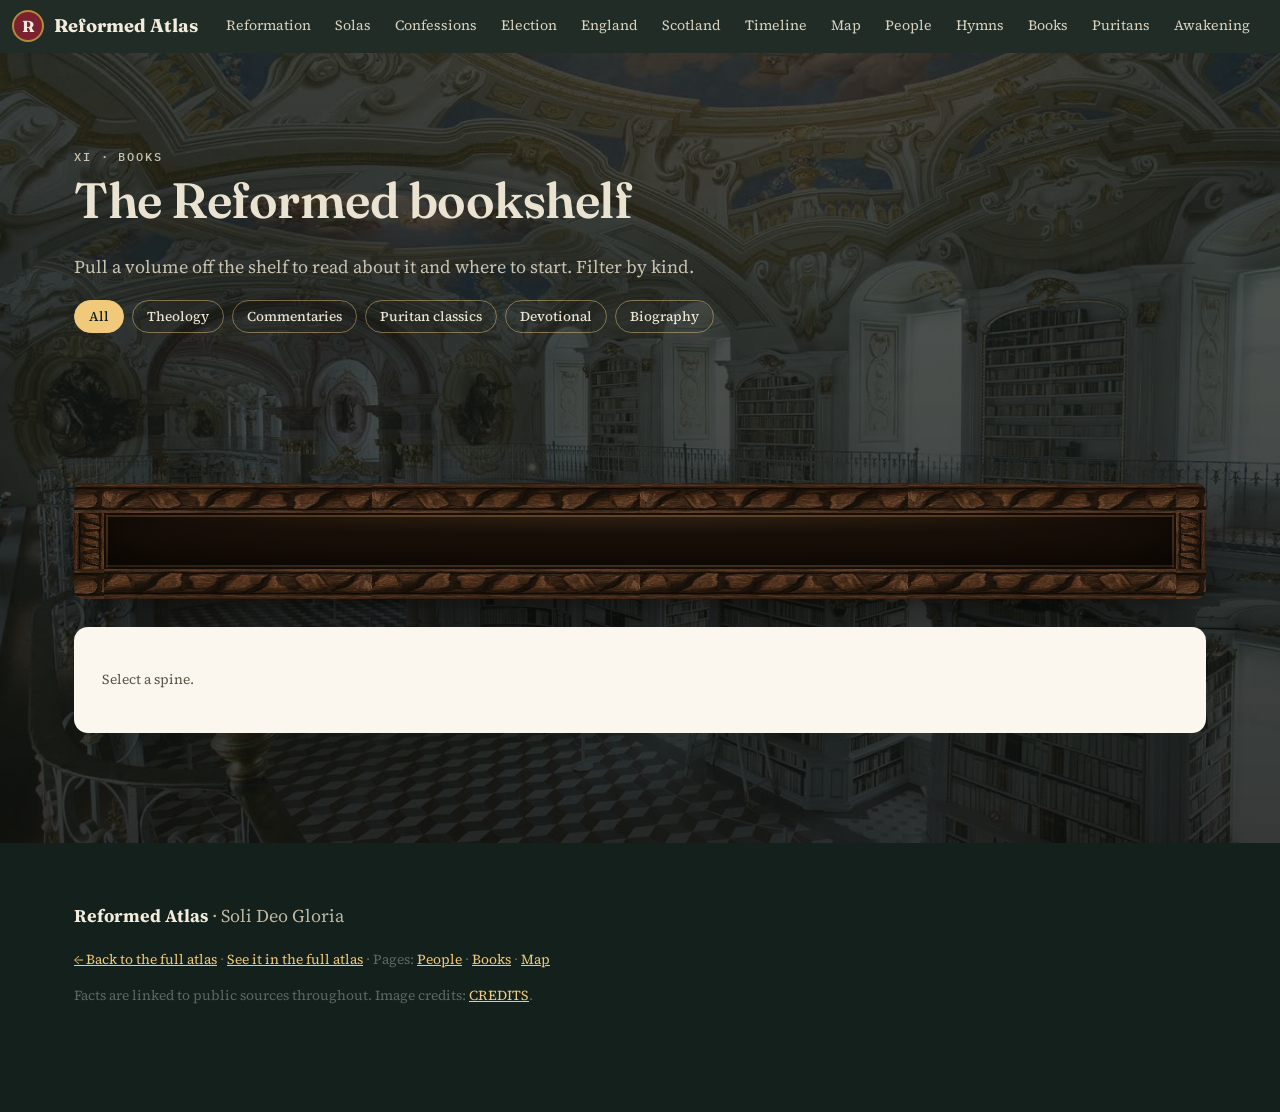
==== books.html @ 39679498 "Standalone shareable People, Books and Timeline & map pages with OG tags; footer links; cache bumps" ====
<!DOCTYPE html>
<html lang="en">
<head>
<meta charset="UTF-8">
<meta name="viewport" content="width=device-width, initial-scale=1.0, viewport-fit=cover">
<title>The Reformed bookshelf — Reformed Atlas</title>
<meta name="description" content="Theology, commentaries, Puritan classics, devotional works and biographies, with where to start.">
<meta property="og:title" content="The Reformed bookshelf — Reformed Atlas">
<meta property="og:description" content="Theology, commentaries, Puritan classics, devotional works and biographies, with where to start.">
<meta property="og:type" content="website">
<meta property="og:url" content="https://reformedatlas.com/books.html">
<meta property="og:image" content="https://reformedatlas.com/assets/hero-wittenberg.jpg">
<meta property="og:site_name" content="Reformed Atlas">
<meta name="twitter:card" content="summary_large_image">
<meta name="twitter:title" content="The Reformed bookshelf — Reformed Atlas">
<meta name="twitter:description" content="Theology, commentaries, Puritan classics, devotional works and biographies, with where to start.">
<meta name="twitter:image" content="https://reformedatlas.com/assets/hero-wittenberg.jpg">
<link rel="icon" href="./assets/favicon.svg" type="image/svg+xml">
<link rel="preconnect" href="https://fonts.googleapis.com"><link rel="preconnect" href="https://fonts.gstatic.com" crossorigin>
<link href="https://fonts.googleapis.com/css2?family=Fraunces:ital,opsz,wght@0,9..144,400;0,9..144,600;0,9..144,800;1,9..144,400;1,9..144,600&family=Source+Serif+4:ital,wght@0,400;0,600;0,700;1,400;1,600&family=IBM+Plex+Mono:wght@400;500&family=EB+Garamond:ital,wght@0,500;0,700;1,500&family=Cormorant+Garamond:ital,wght@0,600;0,700;1,600&family=Playfair+Display:wght@600&family=Libre+Baskerville:wght@700&family=Cinzel:wght@600;700&display=swap" rel="stylesheet">
<link rel="stylesheet" href="./style.css?v=42">
<link rel="stylesheet" href="./museum.css?v=3">
<link rel="stylesheet" href="./hero-stars.css?v=20261029m">
<link rel="canonical" href="https://reformedatlas.com/books.html">
</head>
<body class="subpage">
<a class="skip" href="#main">Skip to content</a>
<header class="topbar">
  <a class="brand" href="./"><span class="seal" aria-hidden="true">R</span>Reformed Atlas</a>
  <button class="menu-btn" type="button" aria-label="Menu" aria-expanded="false" aria-controls="site-nav"><span class="bars" aria-hidden="true"></span></button>
  <nav class="nav" id="site-nav" aria-label="Sections">
    <a href="./#reformation">Reformation</a><a href="./#solas">Solas</a><a href="./#confessions">Confessions</a><a href="./#election">Election</a><a href="./#england">England</a><a href="./#scotland">Scotland</a><a href="./#era">Timeline</a><a href="./#map">Map</a><a href="./#people">People</a><a href="./#hymns">Hymns</a><a href="./#shelf">Books</a><a href="./#puritans">Puritans</a><a href="./#awakening">Awakening</a><a href="./#second-awakening">2nd Awakening</a><a href="./#path">Learn</a>
    <span class="nav-pages"><a href="./people.html">People</a><a href="./books.html">Books</a><a href="./map.html">Map</a></span>
  </nav>
</header>

<main id="main">
<section class="sec dark ink" id="shelf">
  <video class="shelf-bg-video" src="./assets/shelf-gutenberg.mp4?v=7" poster="./assets/bg/bg-shelf.jpg" autoplay muted loop playsinline preload="metadata" disablepictureinpicture aria-hidden="true"></video>
  <div class="wrap">
    <header class="head"><p class="kicker">XI · Books</p><h2>The Reformed bookshelf</h2><p>Pull a volume off the shelf to read about it and where to start. Filter by kind.</p>
    <div class="chips" id="shelf-chips" role="group" aria-label="Filter books"><button class="chip on" data-f="all">All</button><button class="chip" data-f="theology">Theology</button><button class="chip" data-f="commentary">Commentaries</button><button class="chip" data-f="puritan">Puritan classics</button><button class="chip" data-f="devotional">Devotional</button><button class="chip" data-f="biography">Biography</button></div></header>
    <div class="shelves" id="bookshelf"></div>
    <article class="book-card" id="book-card" aria-live="polite"><p class="small">Select a spine.</p></article>
  </div>
</section>
</main>

<footer class="foot">
  <div class="wrap"><p><b>Reformed Atlas</b> · Soli Deo Gloria</p><p class="small"><a href="./">← Back to the full atlas</a> · <a href="./#shelf">See it in the full atlas</a> · Pages: <a href="./people.html">People</a> · <a href="./books.html">Books</a> · <a href="./map.html">Map</a></p><p class="small">Facts are linked to public sources throughout. Image credits: <a href="https://github.com/mjbanakSATCOM/sola-atlas/blob/main/assets/CREDITS.md" target="_blank" rel="noopener">CREDITS</a>.</p></div>
</footer>
<script src="./data.js?v=2" defer></script>
<script src="./map-data.js?v=4" defer></script>
<script src="./app.js?v=12" defer></script>
<script src="./museum.js?v=3" defer></script>
<!-- generated by tools/build-pages.py from index.html; edit index.html then rerun -->
</body>
</html>
---- style.css ----
/* Reformed Atlas — "Psalter & Vellum" */
:root{
  --ink:#14201c; --ink-2:#2b3a35; --vellum:#f3ecdc; --vellum-2:#e9dfc8; --paper:#fbf7ee;
  --oxblood:#7b2230; --oxblood-2:#5e1824; --verdigris:#2f6f66; --brass:#b5893b; --lapis:#23395b;
  --muted:#5d6762; --line:#d6c9ab;
  --f-display:"Fraunces",Georgia,serif; --f-body:"Source Serif 4",Georgia,serif; --f-mono:"IBM Plex Mono",ui-monospace,monospace;
  --r:14px; --sh:0 10px 30px -12px rgba(20,32,28,.35);
}
*{box-sizing:border-box}html{scroll-behavior:smooth;scroll-padding-top:76px}
body{margin:0;background:var(--vellum);color:var(--ink);font:18px/1.65 var(--f-body);-webkit-font-smoothing:antialiased}
img{max-width:100%;display:block}a{color:var(--oxblood)}a:hover{color:var(--oxblood-2)}
h1,h2,h3,h4{font-family:var(--f-display);line-height:1.1;margin:0 0 .5em;font-weight:600}
h2{font-size:clamp(2rem,4.5vw,3.1rem);letter-spacing:-.01em}h3{font-size:1.5rem}
.skip{position:absolute;left:-999px}.skip:focus{left:12px;top:12px;z-index:999;background:#fff;padding:8px}
:focus-visible{outline:3px solid var(--brass);outline-offset:2px}
.wrap{max-width:1180px;margin:0 auto;padding:0 24px}.narrow{max-width:860px}
.kicker,.eyebrow{font:500 .74rem/1.4 var(--f-mono);letter-spacing:.16em;text-transform:uppercase;color:var(--verdigris);margin:0 0 .6em}
.small{font-size:.86rem;color:var(--muted)}.note{font-size:.95rem;color:var(--muted)}
.src{font:500 .72rem var(--f-mono);letter-spacing:.06em;text-transform:uppercase;margin-left:.5em;white-space:nowrap}
.src::after{content:" ↗"}
.btn{display:inline-block;background:var(--oxblood);color:var(--paper);border:0;border-radius:999px;padding:.75em 1.4em;font:600 .95rem var(--f-body);text-decoration:none;cursor:pointer}
.btn:hover{background:var(--oxblood-2);color:#fff}.btn.ghost{background:transparent;border:1.5px solid var(--paper);color:var(--paper)}.btn.sm{padding:.4em 1em;font-size:.85rem;margin-left:.6em}
.linkbtn{background:none;border:0;padding:0;color:var(--oxblood);font:inherit;text-decoration:underline;cursor:pointer;text-align:left}
.tight{padding-left:1.1em}.tight li{margin:.35em 0}


/* topbar */
.topbar{position:-webkit-sticky;position:sticky;top:0;z-index:200;display:flex;align-items:center;gap:18px;padding:10px 24px;background:rgba(20,32,28,.94);-webkit-backdrop-filter:blur(8px);backdrop-filter:blur(8px);color:var(--vellum)}
.brand{display:flex;align-items:center;gap:10px;color:var(--vellum);text-decoration:none;font:700 1.15rem var(--f-display);white-space:nowrap}
.seal{width:32px;height:32px;border-radius:50%;display:grid;place-items:center;background:var(--oxblood);border:2px solid var(--brass);font-size:1rem}
.nav{display:flex;gap:4px;overflow-x:auto;flex:1;scrollbar-width:none}.nav::-webkit-scrollbar{display:none}
.nav a{color:#d9d2bf;text-decoration:none;font-size:.88rem;padding:6px 10px;border-radius:8px;white-space:nowrap}.nav a:hover{background:rgba(255,255,255,.08);color:#fff}
.menu-btn{display:none;order:3;width:40px;height:40px;border:1px solid rgba(200,165,90,.45);border-radius:10px;background:rgba(255,255,255,.06);cursor:pointer;align-items:center;justify-content:center;padding:0}
.menu-btn .bars,.menu-btn .bars::before,.menu-btn .bars::after{display:block;width:18px;height:2px;background:var(--vellum);border-radius:2px;position:relative;transition:transform .2s,background .2s}
.menu-btn .bars::before,.menu-btn .bars::after{content:"";position:absolute;left:0}.menu-btn .bars::before{top:-6px}.menu-btn .bars::after{top:6px}
.menu-btn[aria-expanded="true"] .bars{background:transparent}.menu-btn[aria-expanded="true"] .bars::before{transform:translateY(6px) rotate(45deg)}.menu-btn[aria-expanded="true"] .bars::after{transform:translateY(-6px) rotate(-45deg)}
.menu-btn:focus-visible{outline:2px solid var(--brass);outline-offset:2px}

/* hero */
.hero{position:relative;display:grid;grid-template-columns:1.1fr .9fr;min-height:82vh;min-height:82svh;background:var(--ink);color:var(--vellum);overflow:hidden}
.hero-inner{padding:clamp(48px,9vw,120px) 24px 64px clamp(24px,6vw,96px);display:flex;flex-direction:column;justify-content:center;position:relative;z-index:1}
.hero .kicker{color:var(--brass)}
.hero h1{font-size:clamp(3rem,8vw,6.4rem);font-weight:800;letter-spacing:-.02em;margin:.1em 0 .3em}
.hero h1 em{font-style:italic;color:var(--brass);font-weight:400}
.lede{font-size:1.2rem;max-width:36em;color:#e4dccb}
.hero-ctas{display:flex;gap:12px;flex-wrap:wrap;margin-top:18px}
.hero-art{margin:0;position:relative}.hero-art img{width:100%;height:100%;object-fit:cover;filter:sepia(.35) saturate(.8) contrast(1.05)}
.hero-art::before{content:"";position:absolute;inset:0;background:linear-gradient(90deg,var(--ink),rgba(20,32,28,.15) 45%,rgba(123,34,48,.25));z-index:1}

/* sections */
.sec{padding:clamp(64px,9vw,110px) 0}.sec.alt{background:var(--paper)}
.sec.dark{background:var(--lapis);color:#eae3d1}.sec.dark .kicker{color:var(--brass)}.sec.dark a{color:#f1c97a}
.sec.band{background:var(--oxblood);color:#f6eee0}.sec.band .eyebrow{color:#f1c97a}.sec.band a{color:#f8d892}
.sec.band .section-head{max-width:820px}.sec.band h2{color:#fff}
.sec.band blockquote{margin:1.4em 0;padding:.4em 0 .4em 1.2em;border-left:3px solid var(--brass);font:italic 1.3rem/1.5 var(--f-display)}
.sec.band cite{display:block;font:500 .75rem var(--f-mono);letter-spacing:.1em;text-transform:uppercase;margin-top:.6em;font-style:normal}
.head{max-width:760px;margin-bottom:36px}.head>p{color:var(--muted)}.sec.dark .head>p{color:#c9c2b0}
.rv{transform:translateY(14px);transition:transform .7s ease}.rv.in{transform:none}
.pop{animation:pop .45s ease}@keyframes pop{from{opacity:.2;transform:translateY(8px)}to{opacity:1;transform:none}}

/* solas */
.sola-tabs{display:grid;grid-template-columns:repeat(5,1fr);gap:10px;margin-bottom:22px}
.sola-tabs button{background:var(--paper);border:1.5px solid var(--line);border-radius:var(--r);padding:16px 12px;text-align:left;cursor:pointer;color:var(--ink);transition:.2s}
.sola-tabs button span{display:block;font:600 1.05rem var(--f-display)}.sola-tabs small{color:var(--muted);font-size:.82rem}
.sola-tabs button:hover{border-color:var(--verdigris)}
.sola-tabs button[aria-selected="true"]{background:var(--ink);color:var(--vellum);border-color:var(--ink);transform:translateY(-3px);box-shadow:var(--sh)}
.sola-tabs button[aria-selected="true"] small{color:var(--brass)}
.sola-panel{background:var(--paper);border-radius:var(--r);padding:clamp(24px,4vw,48px);border-left:6px solid var(--oxblood);box-shadow:var(--sh);min-height:220px}
.big-latin{font:italic 400 clamp(2.2rem,5vw,3.6rem)/1 var(--f-display);color:var(--oxblood);margin:0 0 .3em}
.lead{font-size:1.3rem}
.sv-h{font:500 .72rem var(--f-mono);letter-spacing:.1em;text-transform:uppercase;color:var(--verdigris);margin:1.4em 0 .6em}.sv-h small{color:var(--muted)}
.sola-verses{list-style:none;margin:0;padding:0;display:grid;grid-template-columns:repeat(auto-fit,minmax(220px,1fr));gap:10px}
.sola-verses li{background:var(--vellum);border:1px solid var(--line);border-radius:6px;padding:12px 14px}
.sola-verses blockquote{margin:0 0 .4em;font-style:italic;line-height:1.45}.sola-verses a{font:500 .8rem var(--f-mono);color:var(--oxblood)}
.sola-quote{margin:1.4em 0 0;padding:14px 18px;border-left:3px solid var(--brass);background:var(--vellum);border-radius:0 6px 6px 0}
.sola-quote blockquote{margin:0;font:italic 1.15rem/1.4 var(--f-display)}.sola-quote figcaption{margin-top:.5em;font-size:.85rem;color:var(--muted)}
.meta{display:grid;grid-template-columns:max-content 1fr;gap:6px 18px;font-size:.95rem}.meta dt{font:500 .72rem var(--f-mono);letter-spacing:.1em;text-transform:uppercase;color:var(--verdigris);padding-top:.3em}.meta dd{margin:0}

/* confessions */
.conf-layout{display:grid;grid-template-columns:300px 1fr;gap:24px}
.conf-list{list-style:none;margin:0;padding:0;display:flex;flex-direction:column;gap:8px}
.conf-list button{width:100%;display:flex;gap:14px;align-items:baseline;background:none;border:1.5px solid var(--line);border-radius:12px;padding:12px 14px;cursor:pointer;text-align:left;font:600 1rem var(--f-display);color:var(--ink)}
.conf-list time{font:500 .8rem var(--f-mono);color:var(--verdigris)}
.conf-list button[aria-selected="true"]{background:var(--verdigris);color:#fff;border-color:var(--verdigris)}.conf-list button[aria-selected="true"] time{color:#d7efe9}
.conf-card{background:#fff;border-radius:var(--r);padding:32px;box-shadow:var(--sh);border-top:5px solid var(--verdigris)}
.compare{margin-top:40px}.compare-bar{display:flex;align-items:center;gap:16px;flex-wrap:wrap;margin-bottom:14px}.compare-bar h3{margin:0;font-size:1.2rem}
.chips{display:flex;gap:8px;flex-wrap:wrap;margin-top:12px}
.chip{background:transparent;border:1.5px solid var(--line);border-radius:999px;padding:6px 14px;font:500 .85rem var(--f-body);cursor:pointer;color:var(--ink)}
.chip.on{background:var(--oxblood);border-color:var(--oxblood);color:#fff}
.cmp-grid{display:grid;grid-template-columns:repeat(5,1fr);gap:10px}
.cmp-cell{background:#fff;border-radius:12px;padding:14px;border:1px solid var(--line)}.cmp-cell small{display:block;color:var(--muted);font-size:.78rem}.cmp-cell b{font:600 1.15rem var(--f-display);color:var(--oxblood)}
.cmp-cell.na b{color:#9a9f9b;font-weight:400;font-size:.95rem}

/* election */
.layers{display:flex;flex-direction:column;gap:12px}
.layer{background:var(--paper);border:1.5px solid var(--line);border-radius:var(--r);padding:4px 24px}
.layer[open]{box-shadow:var(--sh);border-color:var(--verdigris)}
.layer summary{cursor:pointer;font:600 1.2rem var(--f-display);padding:16px 0;list-style:none;display:flex;gap:12px;align-items:center}
.layer summary::-webkit-details-marker{display:none}
.layer summary span{width:30px;height:30px;border-radius:50%;background:var(--verdigris);color:#fff;display:grid;place-items:center;font:500 .85rem var(--f-mono)}
.layer summary::after{content:"+";margin-left:auto;font-size:1.4rem;color:var(--verdigris)}.layer[open] summary::after{content:"–"}
.vs{display:grid;grid-template-columns:1fr 1fr;gap:12px;margin:16px 0}.vs>div{background:#fff;border-radius:12px;padding:14px 16px;border-top:4px solid var(--verdigris)}.vs>div+div{border-top-color:var(--brass)}.vs h4{font-size:1rem}.vs p{margin:0;font-size:.95rem}

/* timeline */
.scrub{position:relative;padding:10px 0 46px}
#tl-range{width:100%;accent-color:var(--oxblood);height:6px}
.ticks{position:relative;height:30px;margin:0 9px}
.tick{position:absolute;transform:translateX(-50%);background:none;border:0;padding:4px 2px;cursor:pointer;font:500 .7rem var(--f-mono);color:var(--muted)}
.tick::before{content:"";display:block;width:2px;height:8px;background:var(--line);margin:0 auto 3px}
.tick.on{color:var(--oxblood);font-weight:700}.tick.on::before{background:var(--oxblood);height:12px}
.tick:nth-child(even) span{position:relative;top:14px}
.tl-card{display:grid;grid-template-columns:auto 1fr;gap:28px;align-items:start;background:var(--ink);color:var(--vellum);border-radius:var(--r);padding:32px 36px;box-shadow:var(--sh)}
.tl-year{font:800 clamp(3rem,7vw,5rem)/1 var(--f-display);color:var(--brass);margin:0}
.tl-card .small{color:#b8b19e}.tl-card .linkbtn,.tl-card a{color:#f1c97a}

/* map */
.map-layout{display:grid;grid-template-columns:1fr 320px;gap:24px;align-items:start}
.map-box{background:#dfe8e4;border-radius:var(--r);overflow:hidden;box-shadow:var(--sh)}
#map-svg{width:100%;height:auto;display:block}
.grat line{stroke:#9fbcc3;stroke-width:.6;stroke-dasharray:2 4;opacity:.7}
.land{fill:url(#mg-land);stroke:#a89770;stroke-width:.6;stroke-linejoin:round}.land:hover{fill:#f3e7c8}
.inset{fill:#d3dfda;stroke:#9fb3ac;stroke-dasharray:4 3}.inset-label{font:500 10px var(--f-mono);letter-spacing:.14em;fill:var(--muted)}
.city{cursor:pointer}.city .dot{fill:var(--oxblood);stroke:#fff;stroke-width:2}.city .halo{fill:var(--oxblood);opacity:0;transition:.3s}
.city text{font:600 13px var(--f-body);fill:var(--ink);paint-order:stroke;stroke:#f3ecdc;stroke-width:3px}
.city:hover .halo,.city:focus .halo{opacity:.18}.city.on .halo{opacity:.3;animation:pulse 1.6s infinite}.city.on .dot{fill:var(--brass)}
.city:focus{outline:none}
@keyframes pulse{50%{opacity:.08}}
.map-info{background:#fff;border-radius:var(--r);padding:24px;box-shadow:var(--sh);border-top:5px solid var(--oxblood)}

/* people */
.people{display:grid;grid-template-columns:repeat(auto-fill,minmax(200px,1fr));gap:18px}
.person{display:flex;flex-direction:column;gap:6px}.person[hidden]{display:none}
.flip{position:relative;height:300px;border:0;padding:0;background:none;cursor:pointer;perspective:1000px;font:inherit;color:inherit;text-align:left}
.face{position:absolute;inset:0;border-radius:var(--r);overflow:hidden;backface-visibility:hidden;transition:transform .6s cubic-bezier(.3,.7,.3,1);box-shadow:var(--sh)}
.front img{width:100%;height:100%;object-fit:cover;filter:sepia(.2)}
.cap{position:absolute;left:0;right:0;bottom:0;padding:40px 14px 12px;background:linear-gradient(transparent,rgba(20,32,28,.92));color:#fff;display:flex;flex-direction:column}.cap b{font:600 1.1rem var(--f-display)}.cap small{color:var(--brass);font-family:var(--f-mono);font-size:.72rem}
.back{background:var(--ink);color:var(--vellum);padding:18px;transform:rotateY(180deg);display:flex;flex-direction:column;gap:4px}
.back b{font:600 1.15rem var(--f-display)}.back .kicker{color:var(--brass)}.back>small{color:#b9b19d;font-family:var(--f-mono);font-size:.72rem}.bio{font-size:.9rem;line-height:1.5;margin-top:8px}
.person.flipped .front{transform:rotateY(-180deg)}.person.flipped .back{transform:rotateY(0)}
.person .src{margin-left:0}

/* puritans */
.pur-grid{display:grid;grid-template-columns:1.3fr 1fr;gap:40px}
.steps{list-style:none;padding:0;margin:0;border-left:2px solid var(--brass)}.steps li{padding:0 0 14px 20px;position:relative}.steps li::before{content:"";position:absolute;left:-7px;top:.45em;width:12px;height:12px;border-radius:50%;background:var(--brass)}.steps b{font-family:var(--f-mono);font-size:.85rem;color:#f1c97a;margin-right:8px}
.marks{display:grid;grid-template-columns:repeat(4,1fr);gap:14px;margin-top:36px}.marks>div{background:rgba(255,255,255,.06);border:1px solid rgba(255,255,255,.14);border-radius:12px;padding:18px}.marks h4{color:#f1c97a}.marks p{margin:0;font-size:.95rem}

/* shelf */
.shelf{display:flex;align-items:flex-end;gap:5px;padding:20px 16px 0;min-height:310px;overflow:hidden;background:linear-gradient(transparent calc(100% - 18px),#6b4a2b calc(100% - 18px));border-radius:6px}
.spine{flex:0 0 46px;height:var(--h);background:var(--c);color:#f3e7c9;border:0;border-radius:3px 3px 0 0;cursor:pointer;display:flex;flex-direction:column;align-items:center;justify-content:space-between;padding:12px 0 26px;writing-mode:vertical-rl;transform:rotate(180deg);box-shadow:inset -6px 0 10px rgba(0,0,0,.25),inset 2px 0 0 rgba(255,255,255,.12);transition:transform .25s,margin .25s;position:relative;font-family:var(--f-display)}
.spine[hidden]{display:none}
.spine::before,.spine::after{content:"";position:absolute;left:6px;right:6px;height:2px;background:var(--brass);opacity:.8}.spine::before{top:30px}.spine::after{bottom:44px}
.spine .st{font-size:.82rem;font-weight:600;max-height:calc(var(--h) - 80px);overflow:hidden;text-overflow:ellipsis;white-space:nowrap}.spine .sa{font:500 .62rem var(--f-mono);letter-spacing:.1em;text-transform:uppercase;color:#e7c98a}
.spine:hover{transform:rotate(180deg) translateY(8px)}.spine.out{transform:rotate(180deg) translateY(22px);margin:0 10px}
.book-card{display:grid;grid-template-columns:180px 1fr;gap:28px;margin-top:28px;background:var(--paper);border-radius:var(--r);padding:28px;box-shadow:var(--sh)}
.cover{background:var(--c);color:#f3e7c9;border-radius:4px 10px 10px 4px;aspect-ratio:2/3;padding:20px 16px;display:flex;flex-direction:column;justify-content:space-between;box-shadow:inset 8px 0 0 rgba(0,0,0,.2),var(--sh);border:2px solid var(--brass);outline:1px solid var(--brass);outline-offset:-10px}
.cover span{font:600 1.05rem/1.2 var(--f-display)}.cover small{font:500 .7rem var(--f-mono);letter-spacing:.08em;text-transform:uppercase;color:#e7c98a}
.by{font-style:italic;color:var(--muted);margin-top:-.4em}

/* paths + quiz */
.paths{display:grid;grid-template-columns:repeat(3,1fr);gap:18px;margin-bottom:36px}
.path{background:#fff;border-radius:var(--r);padding:24px;box-shadow:var(--sh);border-top:5px solid var(--verdigris)}.path:nth-child(2){border-top-color:var(--oxblood)}.path:nth-child(3){border-top-color:var(--lapis)}
.path h3{font-size:1.2rem}.path ol{padding-left:0;list-style:none;margin:12px 0 0}.path li{margin:8px 0;font-size:.95rem}.path input{accent-color:var(--verdigris);width:17px;height:17px;vertical-align:-3px}
.bar{height:6px;background:var(--vellum-2);border-radius:9px;overflow:hidden}.bar i{display:block;height:100%;width:0;background:var(--verdigris);transition:width .4s}
.quiz{background:var(--ink);color:var(--vellum);border-radius:var(--r);padding:clamp(24px,4vw,44px);box-shadow:var(--sh);max-width:860px;margin:0 auto}
.quiz .kicker{color:var(--brass)}.q-top{display:flex;align-items:center;gap:16px}.q-top .bar{flex:1;background:rgba(255,255,255,.15)}.q-top .bar i{background:var(--brass)}
.opts{display:grid;grid-template-columns:1fr 1fr;gap:10px;margin:18px 0}
.opt{background:rgba(255,255,255,.06);border:1.5px solid rgba(255,255,255,.2);color:var(--vellum);border-radius:12px;padding:14px;text-align:left;font:1rem var(--f-body);cursor:pointer}
.opt:hover:not(:disabled){border-color:var(--brass)}.opt.right{background:#2f6f66;border-color:#5fb3a6}.opt.wrong{background:#7b2230;border-color:#c25a69}.opt:disabled{cursor:default}
.fb a{color:#f1c97a}

.foot{background:var(--ink);color:#bdb6a3;padding:40px 0 90px}.foot a{color:#f1c97a}.foot b{color:var(--vellum)}


@media (max-width:980px){
  .hero{grid-template-columns:1fr}.hero-art{position:absolute;inset:0;opacity:.28}
  .conf-layout,.map-layout,.pur-grid{grid-template-columns:1fr}
  .conf-list{flex-direction:row;overflow-x:auto}.conf-list li{flex:0 0 auto}
  .cmp-grid{grid-template-columns:repeat(2,1fr)}.marks{grid-template-columns:1fr 1fr}.paths{grid-template-columns:1fr}
  .sola-tabs{grid-template-columns:repeat(5,minmax(140px,1fr));overflow-x:auto}
  .topbar{flex-wrap:wrap}.brand{flex:1}  .menu-btn{display:inline-flex}
  .nav{display:none;order:4;flex:0 0 100%;flex-direction:column;gap:2px;padding:8px 0 12px;border-top:1px solid rgba(200,165,90,.3);max-height:calc(100vh - 70px);overflow-y:auto}
  .nav.open{display:flex}
  .nav a{font-size:1rem;padding:12px 14px;border-radius:10px}.nav a:active{background:rgba(200,165,90,.2)}
  body.menu-open{overflow:hidden}
}
@media (max-width:620px){
  body{font-size:17px}.topbar{padding:8px 12px;gap:8px}.brand{font-size:1rem;gap:7px;min-width:0}.menu-btn{width:36px;height:36px}  .tl-card,.book-card{grid-template-columns:1fr}.cover{max-width:150px}
  .opts,.vs,.marks{grid-template-columns:1fr}
  .tick span{display:none}.tick.on span{display:inline}
}
@media (prefers-reduced-motion:reduce){*{animation:none!important;transition:none!important;scroll-behavior:auto!important}}

/* Section background art (Wikimedia Commons; see assets/CREDITS.md) */
.sec[id]:not(.band){position:relative;isolation:isolate}
.sec[id]:not(.band)::before{content:"";position:absolute;inset:0;z-index:-1;pointer-events:none;background-image:linear-gradient(rgba(243,236,220,.90),rgba(243,236,220,.93)),var(--bg);background-size:cover;background-position:center;filter:sepia(.25)}
.sec.alt[id]::before{background-image:linear-gradient(rgba(251,247,238,.91),rgba(251,247,238,.94)),var(--bg)}
.sec.dark[id]::before{background-image:linear-gradient(rgba(35,57,91,.88),rgba(20,32,28,.92)),var(--bg)}
@media (min-width:900px) and (hover:hover){.sec[id]:not(.band)::before{background-attachment:fixed}}
#solas{--bg:url(assets/bg/bg-solas.jpg)}#confessions{--bg:url(assets/bg/bg-confessions.jpg)}#election{--bg:url(assets/bg/bg-election.jpg)}
#era{--bg:url(assets/bg/bg-era.jpg)}#map{--bg:url(assets/bg/bg-map.jpg)}#people{--bg:url(assets/bg/bg-people.jpg)}
#puritans{--bg:url(assets/bg/bg-puritans.jpg)}#shelf{--bg:url(assets/bg/bg-shelf.jpg)}#path{--bg:url(assets/bg/bg-path.jpg)}
#scotland{--bg:url(assets/bg/bg-scotland.jpg)}
#hymns{--bg:url(assets/bg/bg-hymns.jpg)}
#reformation-day{--bg:url(assets/bg/bg-reformation-day.jpg)}
.sec.band[id]{position:relative;isolation:isolate}
.sec.band[id]::before{content:"";position:absolute;inset:0;z-index:-1;pointer-events:none;background-image:linear-gradient(rgba(123,34,48,.86),rgba(70,18,28,.92)),var(--bg);background-size:cover;background-position:center;filter:sepia(.2)}
@media (min-width:900px) and (hover:hover){.sec.band[id]::before{background-attachment:fixed}}
/* Election downloads */
.docs{margin-top:2rem;padding:1.4rem;background:var(--paper);border:1px solid var(--line);border-radius:var(--r);box-shadow:var(--sh)}
.docs h3{font-family:var(--f-display);margin:0 0 .2rem;color:var(--oxblood)}
.doc-grid{display:grid;grid-template-columns:1fr 1fr;gap:1.2rem;margin-top:1rem}
.doc-card{display:flex;gap:1rem;background:var(--vellum);border:1px solid var(--line);border-radius:var(--r);padding:1rem;transition:transform .2s,box-shadow .2s,border-color .2s}
.doc-card:hover{transform:translateY(-4px);box-shadow:var(--sh);border-color:var(--brass)}
.doc-thumb{flex:0 0 110px;padding:0;border:2px solid var(--line);border-radius:6px;background:#fff;cursor:zoom-in;overflow:hidden;transition:border-color .2s,transform .2s}
.doc-thumb:hover,.doc-thumb:focus-visible{border-color:var(--brass);transform:scale(1.03)}
.doc-thumb{align-self:flex-start;line-height:0}.doc-thumb img{display:block;width:100%;height:auto}
.doc-body h4{font-family:var(--f-display);margin:0 0 .3rem;font-size:1.05rem;color:var(--ink)}
.doc-actions{display:flex;flex-wrap:wrap;gap:.5rem;margin-top:.6rem}
.btn-doc{font:600 .9rem var(--f-body);padding:.5rem .9rem;border-radius:999px;border:1.5px solid var(--oxblood);color:var(--oxblood);background:transparent;cursor:pointer;text-decoration:none;transition:background .15s,color .15s,transform .1s,box-shadow .15s}
.btn-doc:hover,.btn-doc:focus-visible{background:var(--oxblood);color:var(--paper);box-shadow:0 0 0 3px rgba(181,137,59,.35)}
.btn-doc:active{transform:translateY(1px) scale(.98)}
.btn-doc.primary{background:var(--oxblood);color:var(--paper)}
.btn-doc.primary:hover{background:var(--oxblood-2);border-color:var(--brass)}
.doc-modal{position:fixed;inset:0;z-index:1000;background:rgba(20,32,28,.72);display:flex;align-items:center;justify-content:center;padding:1rem}
.doc-modal[hidden]{display:none}
.doc-dialog{background:var(--paper);border-radius:var(--r);border-top:4px solid var(--brass);width:min(900px,100%);height:min(92vh,1100px);display:flex;flex-direction:column;box-shadow:var(--sh);outline:none}
.doc-dialog header,.doc-dialog footer{display:flex;align-items:center;justify-content:space-between;gap:.6rem;padding:.7rem 1rem}
.doc-dialog h3{margin:0;font-family:var(--f-display);font-size:1.1rem;color:var(--oxblood)}
.doc-close{font-size:1.8rem;line-height:1;background:none;border:0;cursor:pointer;color:var(--ink)}
.doc-close:hover{color:var(--oxblood)}
.doc-view{flex:1;min-height:0;background:var(--vellum-2);overflow:auto}
.doc-view object{width:100%;height:100%;display:block}
.doc-view img{display:block;max-width:100%;margin:0 auto}
@media (max-width:700px){.doc-grid{grid-template-columns:1fr}.doc-thumb{flex-basis:90px}}

.map-info .place-photo{display:block;width:100%;height:220px;max-height:220px;object-fit:cover;object-position:center 35%;border-radius:10px;margin:14px 0 6px;box-shadow:0 6px 18px rgba(0,0,0,.18);background:#eee}

/* hymns */
.hymn-grid{display:grid;grid-template-columns:repeat(auto-fill,minmax(280px,1fr));gap:18px}
.hymn-card{background:var(--paper);border:1px solid var(--vellum-2);border-top:3px solid var(--brass);border-radius:14px;padding:20px 22px;display:flex;flex-direction:column;gap:6px;box-shadow:0 1px 0 rgba(20,32,28,.05)}
.hymn-card h3{margin:0;font-family:var(--f-display);color:var(--ink);font-size:1.2rem;line-height:1.2}
.hymn-card p{margin:0}.hymn-en{font-style:italic;color:var(--ink-2)}.hymn-by{font:500 .78rem var(--f-mono);color:var(--verdigris)}
.hymn-tag{align-self:flex-start;font:600 .66rem var(--f-mono);letter-spacing:.12em;text-transform:uppercase;padding:3px 9px;border-radius:999px;background:var(--oxblood);color:var(--vellum)}
.hymn-sung{background:var(--lapis)}.hymn-recommended{background:var(--verdigris)}
.hymn-src{margin-top:auto;padding-top:8px;color:var(--oxblood);font-size:.88rem;text-decoration:none}.hymn-src:hover{text-decoration:underline}
/* Scottish Reformation */
.scot-grid{display:grid;grid-template-columns:1.3fr 1fr;gap:40px;margin-bottom:12px}
.scot-steps{list-style:none;padding:0;margin:0;border-left:2px solid var(--brass)}.scot-steps li{padding:0 0 12px 20px;position:relative}.scot-steps li::before{content:"";position:absolute;left:-7px;top:.45em;width:12px;height:12px;border-radius:50%;background:var(--brass)}.scot-steps b{font-family:var(--f-mono);font-size:.85rem;color:var(--oxblood);margin-right:8px}
.scot-h{font-family:var(--f-display);color:var(--oxblood);margin:40px 0 16px}
.scot-places>div{background:var(--paper);border:1px solid var(--vellum-2)}.scot-places h4{color:var(--oxblood)}
@media (max-width:980px){.scot-grid{grid-template-columns:1fr}}
/* realistic books */
.shelf{perspective:900px;padding-bottom:0;background:linear-gradient(180deg,#2a1d12,#3a2818 calc(100% - 18px),#7a5532 calc(100% - 18px),#5a3c22 calc(100% - 6px),#3a2616 100%);box-shadow:inset 0 10px 24px rgba(0,0,0,.5)}
.spine{flex-basis:var(--w,44px);margin-bottom:18px;border-radius:2px 2px 1px 1px;
 background:linear-gradient(90deg,rgba(0,0,0,.45) 0,rgba(255,255,255,.18) 9%,rgba(255,255,255,.04) 22%,rgba(0,0,0,0) 60%,rgba(0,0,0,.35) 92%,rgba(0,0,0,.55) 100%),repeating-linear-gradient(0deg,rgba(255,255,255,.025) 0 2px,rgba(0,0,0,.03) 2px 4px),var(--c);
 box-shadow:2px 0 2px rgba(0,0,0,.45),-1px 0 0 rgba(0,0,0,.3),0 -1px 0 rgba(255,255,255,.08) inset;text-shadow:0 1px 1px rgba(0,0,0,.6)}
.spine:nth-child(3n){--w:50px}.spine:nth-child(4n+1){--w:40px}
.spine .st{background:linear-gradient(#e9cf8f,#b8913f);-webkit-background-clip:text;background-clip:text;color:transparent;text-shadow:none}
.spine:focus-visible{outline:3px solid var(--brass);outline-offset:2px}
.cover{position:relative;border:0;outline:0;border-radius:2px 6px 6px 2px;
 background:linear-gradient(90deg,rgba(0,0,0,.45) 0,rgba(255,255,255,.15) 4%,rgba(0,0,0,.25) 7%,rgba(0,0,0,0) 12%,rgba(255,255,255,.06) 70%,rgba(0,0,0,.2) 100%),repeating-linear-gradient(45deg,rgba(255,255,255,.03) 0 2px,rgba(0,0,0,.04) 2px 4px),var(--c);
 box-shadow:6px 6px 0 -2px #f4ecd8,7px 7px 0 -2px #cbbf9f,10px 10px 0 -3px #efe5cc,11px 11px 0 -3px #b9ad8c,12px 16px 24px rgba(0,0,0,.35);transform:perspective(800px) rotateY(-8deg);transform-origin:left center}
.cover::after{content:"";position:absolute;inset:14px 12px 14px 20px;border:1px solid rgba(231,201,138,.7);box-shadow:0 0 0 3px rgba(0,0,0,0),0 0 0 4px rgba(231,201,138,.35);pointer-events:none}
@media (prefers-reduced-motion:reduce){.cover{transform:none}}

.shelves{display:flex;flex-direction:column;gap:22px}.shelves .shelf{justify-content:center;flex-wrap:nowrap}.shelves .spine{flex:0 1 auto;min-width:0}
/* 16 per shelf, packed flush */
.shelves .shelf{justify-content:stretch;gap:3px;padding:20px 10px 0}
.shelves .spine{flex:1 1 0;min-width:0;max-width:none}
.shelves .spine:nth-child(3n){flex-grow:1.12}.shelves .spine:nth-child(4n+1){flex-grow:.9}
.shelves .spine .st{font-size:.78rem}
/* Center spine titles on the book spine */
.spine{justify-content:center;align-items:center;text-align:center;padding:0}
.spine .st{margin:0;line-height:1;display:block;text-align:center;max-height:calc(var(--h) - 120px)}
.spine::after{bottom:30px}
.spine .sa{flex:0 0 auto;line-height:1;text-align:center}

/* ===== HERO DRAFT (motion) — begin ===== */
.hero{min-height:92vh;isolation:isolate}
.hero-art{position:absolute;inset:0;overflow:hidden}
.hero-art img{position:absolute;inset:-6% 4% -6% 21%;width:75%;height:112%;will-change:transform;transform:translate3d(0,var(--hp,0px),0) scale(1.08);animation:heroDrift 28s ease-in-out infinite alternate}
@keyframes heroDrift{from{object-position:45% 40%}to{object-position:60% 55%}}
.hero-art::before{background:linear-gradient(90deg,var(--ink) 0%,var(--ink) 28%,rgba(20,32,28,.8) 42%,rgba(20,32,28,.2) 65%,rgba(123,34,48,.28))}
.hero-art::after{content:"";position:absolute;inset:0;z-index:1;background:radial-gradient(ellipse at 65% 45%,transparent 35%,rgba(10,16,14,.75) 100%),linear-gradient(0deg,var(--ink),transparent 30%)}
.hero-inner{grid-column:1;z-index:3}
.hero-fx{position:absolute;inset:0;z-index:2;pointer-events:none}
.hero-rays{position:absolute;inset:-20% -10% auto 40%;height:140%;background:repeating-conic-gradient(from 200deg at 80% 0%,rgba(201,162,90,.10) 0 3deg,transparent 3deg 9deg);mask:radial-gradient(ellipse at 80% 0%,#000,transparent 70%);-webkit-mask:radial-gradient(ellipse at 80% 0%,#000,transparent 70%);animation:heroRays 14s ease-in-out infinite alternate;mix-blend-mode:screen}
@keyframes heroRays{from{opacity:.35;transform:rotate(-2deg)}to{opacity:.8;transform:rotate(2deg)}}
.hero-meridian{position:absolute;right:4%;top:50%;width:min(52vw,640px);transform:translateY(-50%);opacity:.22;fill:none;stroke:#c9a25a;stroke-width:1}
.hero-meridian *{stroke-dasharray:1700;stroke-dashoffset:1700;animation:heroDraw 4s cubic-bezier(.6,0,.2,1) forwards}
.hero-meridian ellipse:nth-of-type(1){animation-delay:.6s,4.6s;animation-name:heroDraw,heroSpin;animation-duration:4s,9s;animation-iteration-count:1,infinite;animation-direction:normal,alternate;transform-origin:300px 300px}
.hero-meridian ellipse:nth-of-type(2){animation-delay:1s}.hero-meridian line{animation-delay:1.4s}
@keyframes heroDraw{to{stroke-dashoffset:0}}
@keyframes heroSpin{from{transform:scaleX(1)}to{transform:scaleX(.35)}}
.hero-dust i{position:absolute;bottom:-10px;width:3px;height:3px;border-radius:50%;background:#e8d9b5;opacity:0;box-shadow:0 0 6px #c9a25a;animation:heroDust 16s linear infinite}
.hero-dust i:nth-child(1){left:38%;animation-delay:0s}.hero-dust i:nth-child(2){left:46%;animation-delay:3s;animation-duration:20s}.hero-dust i:nth-child(3){left:54%;animation-delay:6s}.hero-dust i:nth-child(4){left:61%;animation-delay:1.5s;animation-duration:22s}.hero-dust i:nth-child(5){left:68%;animation-delay:8s}.hero-dust i:nth-child(6){left:74%;animation-delay:4.5s;animation-duration:18s}.hero-dust i:nth-child(7){left:80%;animation-delay:10s}.hero-dust i:nth-child(8){left:86%;animation-delay:2s;animation-duration:24s}.hero-dust i:nth-child(9){left:92%;animation-delay:7s}.hero-dust i:nth-child(10){left:58%;animation-delay:12s;width:2px;height:2px}.hero-dust i:nth-child(11){left:70%;animation-delay:14s;width:2px;height:2px}.hero-dust i:nth-child(12){left:50%;animation-delay:9s;width:2px;height:2px}
@keyframes heroDust{0%{transform:translate(0,0);opacity:0}15%{opacity:.55}85%{opacity:.4}100%{transform:translate(40px,-90vh);opacity:0}}
.hero-rule{display:block;width:220px;height:16px;margin:-.2em 0 1em;fill:none;stroke:#c9a25a;stroke-width:1.5}
.hero-rule path{stroke-dasharray:260;stroke-dashoffset:260;animation:heroDraw 1.6s .9s ease forwards}
.hero-anim .hero-inner>*{opacity:0;transform:translateY(18px);animation:heroIn .9s cubic-bezier(.2,.7,.2,1) forwards}
.hero-anim .kicker{animation-delay:.15s!important}.hero-anim h1{animation-delay:.35s!important}.hero-anim .hero-rule{animation-delay:.6s!important}.hero-anim .lede{animation-delay:.8s!important}.hero-anim .hero-ctas{animation-delay:1.2s!important}
@keyframes heroIn{to{opacity:1;transform:none}}
.hero .btn{transition:transform .25s,box-shadow .25s}.hero .btn:hover{transform:translateY(-2px);box-shadow:0 8px 24px rgba(201,162,90,.25)}
@media (max-width:980px){.hero-art{inset:0;opacity:.35}.hero-art img{inset:-6% 0;width:100%}.hero-meridian{right:-20%;width:110vw;opacity:.12}.hero-rays{inset:-20% -30% auto 0}}
@media (prefers-reduced-motion:reduce){.hero-art img,.hero-rays,.hero-dust i,.hero-meridian *,.hero-rule path,.hero-anim .hero-inner>*{animation:none!important;opacity:revert;transform:none;stroke-dashoffset:0}.hero-dust{display:none}.hero-anim .hero-inner>*{opacity:1}}
/* ===== HERO DRAFT (motion) — end ===== */

/* ===== BOOKSHELF WOW (draft) ===== */
.shelves{position:relative;isolation:isolate;padding:26px 18px 30px;border-radius:10px;
 background:radial-gradient(ellipse 70% 55% at 50% 0%,rgba(255,214,140,.22),transparent 70%),linear-gradient(180deg,#1c130b,#120c07);
 box-shadow:0 30px 60px -20px rgba(0,0,0,.6),inset 0 0 0 1px rgba(201,162,90,.25),inset 0 0 80px rgba(0,0,0,.7)}
.shelves::before{content:"";position:absolute;inset:0;border-radius:inherit;pointer-events:none;z-index:3;
 background:radial-gradient(ellipse at 50% 35%,transparent 45%,rgba(8,5,2,.55) 100%)}
.shelves .shelf{position:relative;overflow:visible;
 background:linear-gradient(180deg,rgba(255,200,120,.08),transparent 30%),linear-gradient(180deg,#24180e,#3b2817 calc(100% - 20px),#a07444 calc(100% - 20px),#7a5532 calc(100% - 17px),#563a21 calc(100% - 6px),#2a1b0f 100%);
 box-shadow:inset 0 14px 30px rgba(0,0,0,.65),inset 12px 0 20px -8px rgba(0,0,0,.6),inset -12px 0 20px -8px rgba(0,0,0,.6),0 14px 18px -10px rgba(0,0,0,.8)}
.shelves .shelf::after{content:"";position:absolute;left:10px;right:10px;bottom:20px;height:14px;pointer-events:none;
 background:radial-gradient(ellipse at 50% 100%,rgba(0,0,0,.55),transparent 70%)}
.shelf-plate{position:absolute;left:50%;bottom:3px;transform:translateX(-50%);z-index:2;font:600 .58rem var(--f-mono);letter-spacing:.22em;text-transform:uppercase;
 color:#3a2614;padding:1px 12px;border-radius:2px;background:linear-gradient(180deg,#f0d593,#b48a3c 55%,#8a6528);box-shadow:0 1px 2px rgba(0,0,0,.6),inset 0 1px 0 rgba(255,255,255,.5)}
.shelves .spine{transition:transform .35s cubic-bezier(.2,.8,.2,1),margin .3s,box-shadow .35s,filter .35s,opacity .6s,translate .7s cubic-bezier(.2,.9,.25,1)}
.shelves .spine:hover{filter:brightness(1.12)}
.shelves .spine.out{z-index:2;filter:brightness(1.15);
 box-shadow:0 0 0 1px rgba(231,201,138,.85),0 0 18px 2px rgba(255,205,120,.45),0 -10px 24px rgba(0,0,0,.6)}
.shelves .spine.out .st{background:linear-gradient(#fff2c8,#e0b85a);-webkit-background-clip:text;background-clip:text;animation:shGleam 2.8s ease-in-out infinite}
@keyframes shGleam{50%{filter:drop-shadow(0 0 4px rgba(255,215,140,.8))}}
.shelf-dust{position:absolute;inset:0;pointer-events:none;z-index:4;overflow:hidden;border-radius:inherit}
.shelf-dust i{position:absolute;bottom:-6px;width:2px;height:2px;border-radius:50%;background:#f3e2b6;box-shadow:0 0 6px #e0b85a;opacity:0;animation:shDust 18s linear infinite}
@keyframes shDust{0%{transform:translate(0,0);opacity:0}20%{opacity:.5}80%{opacity:.35}100%{transform:translate(30px,-420px);opacity:0}}
.shelves.pre .spine{opacity:0;translate:0 -40px}
@media (prefers-reduced-motion:reduce){.shelf-dust{display:none}.shelves.pre .spine{opacity:1;translate:none}.shelves .spine.out .st{animation:none}}
@media (max-width:640px){.shelves{padding:16px 6px 22px}.shelf-plate{font-size:.5rem;letter-spacing:.14em}}
/* full spine titles: fitted by JS, varied type */
.spine .st,.shelves .spine .st{white-space:normal;overflow:visible;text-overflow:clip;max-height:none;max-width:none;line-height:1.05;text-wrap:balance;font-size:var(--fs,.78rem);font-family:var(--ff,var(--f-display));font-style:var(--fi,normal);font-weight:var(--fw,600);letter-spacing:var(--ls,0);text-transform:var(--tt,none)}
/* iPhone Pro Max class (≈430px) mobile fit */
html,body{overflow-x:clip}
.topbar{padding-left:max(12px,env(safe-area-inset-left));padding-right:max(12px,env(safe-area-inset-right));padding-top:max(8px,env(safe-area-inset-top))}
footer,.footer{padding-bottom:max(24px,env(safe-area-inset-bottom))}
@media (max-width:480px){
 .sec,section{padding-left:max(16px,env(safe-area-inset-left));padding-right:max(16px,env(safe-area-inset-right))}
 .shelves .shelf{gap:3px}
 #bookshelf .spine .sa{display:none}
 .shelves .spine{flex-grow:1!important}
 .shelf-plate{font-size:.62rem}
 .hymn-tag{font-size:.72rem}
 .btn,button.btn,a.btn{min-height:44px}
 img,video,canvas,svg{max-width:100%}
}

/* ── Fluid sections: reflow with window width (no fixed breakpoints needed) ── */
.wrap{width:100%;padding-inline:clamp(14px,4vw,24px)}
.sec .wrap,.sec .wrap *{min-width:0}
.sec img,.sec svg,.sec video,.sec iframe{max-width:100%;height:auto}
.layer{padding:2px clamp(14px,3vw,24px)}
.layer summary{font-size:clamp(1rem,.9rem + .6vw,1.2rem);padding:clamp(12px,2vw,16px) 0}
.layer p,.layer li{overflow-wrap:anywhere}
.vs{grid-template-columns:repeat(auto-fit,minmax(min(100%,240px),1fr))}
.docs{padding:clamp(.9rem,2.5vw,1.4rem)}
.doc-grid{grid-template-columns:repeat(auto-fit,minmax(min(100%,320px),1fr))}
.doc-card{flex-wrap:wrap}
.doc-thumb{flex:0 0 clamp(84px,22%,120px)}
.doc-body{flex:1 1 180px;min-width:0}
.sola-tabs{grid-template-columns:repeat(auto-fit,minmax(min(100%,150px),1fr));overflow:visible}
.sola-tabs button{padding:clamp(10px,1.6vw,16px) clamp(8px,1.2vw,12px)}
.conf-layout{grid-template-columns:minmax(0,clamp(220px,28%,300px)) minmax(0,1fr)}
.conf-card{padding:clamp(18px,3vw,32px)}
.cmp-grid{grid-template-columns:repeat(auto-fit,minmax(min(100%,140px),1fr))}
.map-layout{grid-template-columns:minmax(0,1fr) minmax(0,clamp(240px,30%,320px))}
.map-info{padding:clamp(16px,2.5vw,24px)}
.tl-card{padding:clamp(20px,3.5vw,32px) clamp(18px,4vw,36px);gap:clamp(16px,3vw,28px)}
.pur-grid{gap:clamp(20px,4vw,40px)}
.marks{grid-template-columns:repeat(auto-fit,minmax(min(100%,200px),1fr))}
.paths{grid-template-columns:repeat(auto-fit,minmax(min(100%,260px),1fr))}
.opts{grid-template-columns:repeat(auto-fit,minmax(min(100%,240px),1fr))}
.book-card{grid-template-columns:clamp(120px,22%,180px) minmax(0,1fr);padding:clamp(16px,3vw,28px)}
@media (max-width:980px){.conf-layout,.map-layout{grid-template-columns:1fr}}
@media (max-width:620px){.book-card{grid-template-columns:1fr}.doc-card{flex-direction:column}.doc-thumb{flex-basis:auto;max-width:160px}}
html,body{overflow-x:clip}

/* map v4 */
.map-box{background:#c4d8dc;border:1px solid rgba(0,0,0,.08)}
.lakes path{fill:#bcd3d8;stroke:#9fb9bf;stroke-width:.4}
.sea-label{font:italic 500 12px var(--f-display,Georgia),serif;fill:#5f8189;letter-spacing:.18em;pointer-events:none}
.sea-label.sm{font-size:10px}
.region-label{font:600 9.5px var(--f-body);fill:#8d7b55;letter-spacing:.22em;opacity:.75;pointer-events:none}
.inset-mat{fill:#fbf7ee;stroke:#a89770;stroke-width:1;filter:drop-shadow(0 3px 6px rgba(0,0,0,.18))}
.inset{fill:url(#mg-sea);stroke:#a89770;stroke-width:.8}
.inset-label{font:700 10px var(--f-body);letter-spacing:.2em;fill:#6b5a3a}
.map-credit{font:500 9px var(--f-body);fill:#5f8189;opacity:.8}
.city .ring{fill:#fff;stroke:var(--oxblood);stroke-width:1.5}
.city .dot{fill:var(--oxblood);stroke:none}
.city text{font:600 12.5px var(--f-body);stroke-width:3.5px;stroke-linejoin:round;transition:font-size .2s}
.city:hover text,.city:focus text,.city.on text{font-weight:700;fill:var(--oxblood)}
.city:focus-visible .ring{stroke:var(--brass);stroke-width:3}
.city.on .ring{stroke:var(--brass);stroke-width:2.5}.city.on .dot{fill:var(--brass)}
.map-info .place-photo{height:240px;max-height:240px;image-rendering:auto}
/* II Confessions — dark lapis section */
#confessions.sec.dark::before{background-image:linear-gradient(rgba(35,57,91,.9),rgba(22,36,62,.94)),var(--bg)}
#confessions .conf-card,#confessions .cmp-grid>*{color:var(--ink,#1f1b16)}
#confessions .conf-card a{color:#8a5a12}
#confessions .conf-list button,#confessions .conf-list li>*{color:#eae3d1;border-color:rgba(241,201,122,.45)}
#confessions .chips button{color:#eae3d1;border-color:rgba(241,201,122,.45)}
#confessions .small{color:#c9c2b0}

/* Hero-ink dark green sections */
.sec.dark.ink{background:var(--ink)}
.sec.dark.ink[id]::before{background-image:linear-gradient(rgba(20,32,28,.88),rgba(10,16,14,.94)),var(--bg)}
.sec.ink .sola-panel,.sec.ink .layer,.sec.ink .book-card,.sec.ink .hymn-card,.sec.ink .scot-places>div,.sec.ink .layer p,.sec.ink .layer li,.sec.ink .flip,.sec.ink .front{color:var(--ink)}
.sec.ink .sola-tabs button[aria-selected="true"]{background:var(--brass,#b8893a);color:var(--ink);border-color:var(--brass,#b8893a)}
.sec.ink .chips button{color:#eae3d1;border-color:rgba(241,201,122,.45)}
.sec.ink .chips button.on{background:#f1c97a;color:var(--ink);border-color:#f1c97a}
.sec.ink .small{color:#c9c2b0}
.sec.ink :is(.sola-panel,.layer,.book-card,.hymn-card,.scot-places>div,.back,[class*="card"],[class*="dl"]) a{color:#8a5a12}
.sec.ink :is(.layer,.hymn-card,.scot-places>div,[class*="card"]) :is(.small,p.small,.muted){color:#5a5446}
.sec.ink .scot-h{color:#f1c97a}
.sec.ink .back a{color:#f1c97a}
.sec.ink .mu-panel a{color:#8a5a12}.sec.ink .mu-panel .small{color:#5a5446}

/* Reformation intro (draft) */
#reformation{--bg:url(assets/hero-95-theses.jpg)}
.ref-grid{display:grid;grid-template-columns:repeat(2,minmax(0,1fr));gap:1.25rem;margin-top:1.25rem}@media (max-width:720px){.ref-grid{grid-template-columns:1fr}}
.ref-block{background:rgba(255,250,238,.92);border:1px solid rgba(138,90,18,.25);border-radius:12px;padding:1.1rem 1.3rem;line-height:1.6}
.ref-block h3{margin:0 0 .5rem}.ref-block ul{padding-left:1.1rem;margin:0}.ref-block li{margin:.45rem 0}
.ref-quote{margin:1.75rem auto;max-width:46rem;font-size:1.2rem;font-style:italic;text-align:center;line-height:1.5}
.ref-quote cite{display:block;margin-top:.5rem;font-size:.9rem;font-style:normal}
.ref-video{text-align:center;margin-top:1rem}.ref-video .btn{margin:.3rem}.ref-video .small{max-width:40rem;margin:.6rem auto 0}

/* Reformation intro: hero-like */
.ref-hero{position:relative;background:radial-gradient(ellipse at 50% 0,rgba(181,137,59,.18),transparent 60%),var(--ink);color:var(--vellum);min-height:92vh;min-height:92svh;display:flex;align-items:center;overflow:hidden;border-top:1px solid rgba(181,137,59,.4);border-bottom:1px solid rgba(181,137,59,.4)}
.ref-hero>.wrap{position:relative;z-index:1}
.ref-hero .head{text-align:center;max-width:52rem;margin-inline:auto}
.ref-hero .kicker{color:var(--brass);letter-spacing:.18em}
.ref-hero h2{font-size:clamp(2.8rem,7vw,5.6rem);font-weight:800;letter-spacing:-.02em;margin:.1em 0 .25em;color:var(--vellum)}
.ref-hero .head>p:last-child{font-size:1.25rem;color:#d9d1bd}
.ref-hero .head::after{content:"";display:block;width:120px;height:2px;margin:1.2rem auto 0;background:linear-gradient(90deg,transparent,var(--brass),transparent)}
.ref-hero .ref-block{background:rgba(251,247,238,.96);color:var(--ink);border-top:3px solid var(--brass)}
.ref-hero .ref-block a{color:#8a5a12}
.ref-hero .ref-quote{font:italic clamp(1.4rem,2.6vw,2rem)/1.45 var(--f-display);max-width:52rem;color:var(--vellum);margin:2.5rem auto}
.ref-hero .ref-quote::before{content:"“";display:block;font-size:4rem;line-height:.6;color:var(--brass)}
.ref-hero a{color:#f1c97a}
.ref-hero .small{color:#c9c2b0}
.ref-voices{display:grid;grid-template-columns:repeat(auto-fit,minmax(min(100%,18rem),1fr));gap:1.5rem;margin:2.5rem 0 1.5rem}
.ref-voices>.kicker{grid-column:1/-1;text-align:center;margin:0}
.ref-voices figure{margin:0;padding:1.4rem 1.5rem;border:1px solid rgba(181,137,59,.45);border-left:4px solid var(--brass);border-radius:10px;background:rgba(255,255,255,.04)}
.ref-voices blockquote{margin:0;font:italic 1.2rem/1.5 var(--f-display);color:var(--vellum)}
.ref-voices figcaption{margin-top:.8rem;font-size:.9rem;color:var(--brass);font-weight:600}
@media (prefers-reduced-motion:no-preference){.ref-voices figure{transition:transform .3s,border-color .3s}.ref-voices figure:hover{transform:translateY(-3px);border-color:var(--brass)}}
#reformation{--bg:url(assets/bg/bg-reformation-day.jpg)}
#reformation.ref-hero::before{background-image:radial-gradient(ellipse at 50% 0,rgba(181,137,59,.22),transparent 60%),linear-gradient(rgba(20,32,28,.90),rgba(20,32,28,.95)),var(--bg);filter:sepia(.2)}
/* hymns: dark blue + Luther 1545 "Ein feste Burg" page overlay */
#hymns.sec.dark::before{background-image:linear-gradient(rgba(35,57,91,.9),rgba(22,36,62,.94)),var(--bg)}
#hymns{isolation:isolate}
#hymns::after{content:"";position:absolute;top:0;right:0;bottom:0;width:min(34vw,420px);background:url(assets/bg/bg-hymns-luther.jpg) center top/cover no-repeat;opacity:.22;mix-blend-mode:luminosity;-webkit-mask-image:linear-gradient(to left,#000 40%,transparent);mask-image:linear-gradient(to left,#000 40%,transparent);pointer-events:none;z-index:-1}
#hymns .head h2{color:#f4ecd8}#hymns .head>p{color:#c9c2b0}
#hymns .hymn-card{color:var(--ink,#1f1b16)}#hymns .hymn-card a.hymn-src{color:var(--oxblood)}

.vid-pairs{display:grid;grid-template-columns:140px minmax(0,1fr);gap:.75rem .85rem;max-width:36rem;margin:1rem auto 0;align-items:center;justify-content:center}
.vid-pair{display:contents}
.vid-thumb{display:block;width:140px}
.vid-thumb img{display:block;width:140px;aspect-ratio:16/9;object-fit:cover;border-radius:8px;border:1px solid rgba(241,201,122,.35)}
.vid-pair .btn{width:100%;box-sizing:border-box;margin:0;justify-content:center;text-align:center;white-space:normal;line-height:1.25;min-height:2.75rem;display:inline-flex;align-items:center;padding:.65em 1.1em}
@media(max-width:480px){.vid-pairs{grid-template-columns:1fr;justify-items:center}.vid-thumb{width:100%;max-width:280px}.vid-thumb img{width:100%}}
/* shelf II taller, no short books */
/* all shelves: books nearly fill each row (small headroom) */
.shelves .shelf{min-height:330px;padding-top:12px}
.shelves .shelf .spine{height:290px}
.shelves .shelf .spine:nth-child(3n){height:296px}.shelves .shelf .spine:nth-child(4n+2){height:284px}
/* book sparkle (hero-light vibe) */
.spine{position:relative}
.spine .spk,#book-card .spk{position:absolute;width:4px;height:4px;border-radius:50%;background:#fff6dc;box-shadow:0 0 6px 2px #f0c86a,0 0 14px 4px rgba(224,184,90,.55);pointer-events:none;z-index:5;opacity:0;animation:spk 1.1s ease-out forwards;writing-mode:horizontal-tb}
.spine .spk.r,#book-card .spk.r{width:2px;height:16px;border-radius:2px;background:linear-gradient(#fff6dc,transparent)}
@keyframes spk{0%{opacity:0;transform:scale(.2) translate(0,0)}25%{opacity:1}100%{opacity:0;transform:scale(1.3) translate(var(--dx),var(--dy))}}
.spine.out{box-shadow:0 0 18px rgba(240,200,106,.55),inset -6px 0 0 rgba(0,0,0,.2)}
/* book card: text centered on the cover */
.book-card .cover{justify-content:center;align-items:center;text-align:center;gap:14px}
.book-card .cover span,.book-card .cover small{position:relative;z-index:1;text-align:center}
.book-card{align-items:center}
@media (prefers-reduced-motion:reduce){.spine .spk{display:none}}

/* tulips resting on top of Shelf I */
.shelf-tulips{position:absolute;left:50%;transform:translateX(-50%);bottom:calc(100% - 22px);width:min(30%,270px);pointer-events:none;z-index:5}
.shelf-tulips img{display:block;width:100%;height:auto;filter:drop-shadow(0 5px 4px rgba(0,0,0,.5)) saturate(.95);user-select:none}
@media (max-width:640px){.shelf-tulips{width:70%}}
/* ornate carved wood + lowered shelves (tulips clear filter chips) */
#bookshelf{margin-top:150px}
.shelves{background:radial-gradient(ellipse 70% 55% at 50% 0%,rgba(255,200,130,.16),transparent 70%),linear-gradient(180deg,#2a1a0e,#1a0f07);border:10px solid #3a2414;border-image:linear-gradient(180deg,#7a5232,#4a2e18 40%,#2c1a0c) 1;box-shadow:0 30px 60px -20px rgba(0,0,0,.7),inset 0 0 0 2px #1a0e06,inset 0 0 0 4px rgba(190,140,80,.35),inset 0 0 80px rgba(0,0,0,.7)}
.shelves .shelf{border-bottom:34px solid #3a2414;border-image:url(assets/shelf-frieze.jpg) 0 0 58 0 / 0 0 34px 0 round;
 background:linear-gradient(180deg,rgba(255,200,120,.06),transparent 30%),linear-gradient(180deg,#24170c,#3a2615 calc(100% - 22px),#9a6c40 calc(100% - 22px),#7a5130 calc(100% - 14px),#4e3219 calc(100% - 3px),#1c1108 100%)}
.shelf-plate{bottom:-26px;z-index:6}

.fly-book{transition:none!important}
.fly-spk{position:fixed;width:6px;height:6px;margin:-3px;border-radius:50%;background:#ffe9a8;box-shadow:0 0 8px 2px rgba(255,215,120,.9);pointer-events:none;z-index:998;animation:flyspk 1.3s ease-out forwards}
@keyframes flyspk{0%{opacity:0;transform:scale(.4)}20%{opacity:1;transform:scale(1.2)}100%{transform:translate(var(--x,0),var(--y,12px)) scale(0);opacity:0}}
.fly-spk.big{width:9px;height:9px;margin:-4.5px;box-shadow:0 0 12px 4px rgba(255,215,120,.95),0 0 24px 8px rgba(240,200,106,.4)}
#book-card{position:relative}
/* placemat cover: centered gold emboss on leather */
#book-card .cover{display:flex;flex-direction:column;justify-content:center;align-items:center;text-align:center;padding:24px 18px 24px 26px;
 background:radial-gradient(ellipse at 35% 25%,rgba(255,255,255,.10),transparent 60%),radial-gradient(ellipse at 70% 85%,rgba(0,0,0,.35),transparent 65%),repeating-radial-gradient(circle at 30% 40%,rgba(0,0,0,.05) 0 1px,transparent 1px 3px),var(--c)}
#book-card .cover span,#book-card .cover small{width:100%;margin:0 auto;text-align:center;
 background:linear-gradient(180deg,#f7e3a3 0%,#d9ae55 38%,#9c6f22 55%,#e8c877 75%,#b8862f 100%);-webkit-background-clip:text;background-clip:text;color:transparent;-webkit-text-fill-color:transparent;
 filter:drop-shadow(0 1px 0 rgba(255,236,180,.35)) drop-shadow(0 -1px 0 rgba(0,0,0,.65)) drop-shadow(0 0 1px rgba(0,0,0,.5))}
#book-card .cover span{font-size:1.12rem;letter-spacing:.02em}
#book-card .cover small{font-size:.68rem;letter-spacing:.14em}
/* ornate carved wood frame on all sides */
.shelves{border:30px solid #3a2414!important;border-image:url(assets/shelf-frame.jpg) 58 round!important;box-shadow:0 30px 60px -20px rgba(0,0,0,.7),inset 0 0 0 2px #1a0e06,inset 0 0 0 4px rgba(190,140,80,.35),inset 0 0 80px rgba(0,0,0,.7)}

/* 3D flying book */
.fly-book3d .fb-face{box-sizing:border-box}
.fly-book3d .fb-face.spine{box-shadow:0 0 18px rgba(255,215,120,.75)}
.fly-book3d .fb-pages{background:repeating-linear-gradient(90deg,#f4ead2 0 2px,#e2d3b0 2px 3px),#efe3c4;border:2px solid var(--c,#5a2a1a);border-left:0;border-right:0;box-shadow:inset 0 0 8px rgba(120,90,40,.45),0 0 18px rgba(255,215,120,.6)}
.fly-book3d .fb-cover{background:linear-gradient(135deg,rgba(255,255,255,.08),rgba(0,0,0,.35)),var(--c,#5a2a1a);border:2px solid rgba(212,175,55,.55);box-shadow:inset 0 0 0 5px rgba(0,0,0,.15),0 0 18px rgba(255,215,120,.6)}

.fly-book3d .fb-cover{display:flex;align-items:center;justify-content:center;text-align:center;padding:8%}
.fly-book3d .fb-title{font:600 11px/1.2 Georgia,serif;color:#e8c766;text-shadow:0 1px 0 rgba(0,0,0,.6)}
/* tulips resting on top of bookcase frame */
.shelves{margin-top:96px}
.shelf-tulips{bottom:calc(100% + 16px)!important;z-index:6}
@media (max-width:640px){.shelves{margin-top:64px}}
/* v22: Latin motto, torches, Gutenberg shelf video */
.ref-hero .head .ref-motto-en{font:italic clamp(1.1rem,2.5vw,1.6rem)/1.3 var(--f-display);color:var(--brass);letter-spacing:.06em;margin:-.2em 0 1rem}
#shelf{--bg:none}
#shelf.sec.dark.ink::before{z-index:0;background-image:linear-gradient(rgba(20,32,28,.72),rgba(10,16,14,.84))}
#shelf .shelf-bg-video{position:absolute;inset:0;width:100%;height:100%;object-fit:cover;object-position:92% center;z-index:-1;pointer-events:none}
#shelf>.wrap{position:relative;z-index:1}
@media (prefers-reduced-motion:reduce){#shelf .shelf-bg-video{display:none}#shelf{--bg:url(assets/bg/bg-shelf.jpg)}#shelf.sec.dark.ink::before{background-image:linear-gradient(rgba(20,32,28,.88),rgba(10,16,14,.94)),var(--bg)}}

#reformation{--bg:none}
#reformation.ref-hero{isolation:isolate}
#reformation .ref-bg{position:absolute;inset:0;z-index:-1;pointer-events:none}
#reformation .ref-bg-still{position:absolute;inset:0;width:100%;height:100%;object-fit:cover;object-position:center 35%;display:block}
#reformation .ref-bg-video{position:sticky;top:0;display:block;width:100%;height:100vh;height:100svh;object-fit:cover;object-position:center center}
#reformation .wrap.ref-intro{max-width:min(860px,68vw);margin-inline:auto}
#reformation .ref-grid{max-width:100%}
#reformation.ref-hero::before{z-index:0;filter:none;background-image:linear-gradient(90deg,rgba(20,32,28,.18) 0%,rgba(20,32,28,.35) 14%,rgba(20,32,28,.82) 30%,rgba(20,32,28,.9) 50%,rgba(20,32,28,.82) 70%,rgba(20,32,28,.35) 86%,rgba(20,32,28,.18) 100%)}
@media (max-width:720px){#reformation.ref-hero::before{background-image:linear-gradient(rgba(20,32,28,.82),rgba(20,32,28,.9))}}
@media (prefers-reduced-motion:reduce){#reformation .ref-bg-video{display:none}#reformation{--bg:url(assets/bg/bg-reformation-day.jpg)}#reformation.ref-hero::before{background-image:linear-gradient(rgba(20,32,28,.90),rgba(20,32,28,.95)),var(--bg)}}
/* v28: England Tyndale ship video */
#england{--bg:none;background:#14223d;position:relative;overflow:clip;isolation:isolate}
#england.sec.dark::before{z-index:0;background-image:radial-gradient(ellipse at center,rgba(18,34,68,.74),rgba(16,30,62,.46) 75%)}
#england .england-bg{position:absolute;inset:0;z-index:-1;pointer-events:none}
#england .england-bg-video{position:sticky;top:0;display:block;width:100%;height:100vh;height:100svh;object-fit:cover}
#england>.wrap{position:relative;z-index:1}
@media (prefers-reduced-motion:reduce){#england .england-bg-video{display:none}#england.sec.dark::before{background-image:none}}
#england .scot-steps li b,#england li>b{color:#f1c97a}
#england .sola-panel,#england .layer,#england .book-card,#england .hymn-card,#england .scot-places>div,#england .layer p,#england .layer li,#england .flip,#england .front{color:var(--ink)}
#england .sola-tabs button[aria-selected="true"]{background:var(--brass,#b8893a);color:var(--ink);border-color:var(--brass,#b8893a)}
#england .chips button{color:#eae3d1;border-color:rgba(241,201,122,.45)}
#england .chips button.on{background:#f1c97a;color:var(--ink);border-color:#f1c97a}
#england .small{color:#c9c2b0}
#england :is(.sola-panel,.layer,.book-card,.hymn-card,.scot-places>div,.back,[class*="card"],[class*="dl"]) a{color:#8a5a12}
#england :is(.layer,.hymn-card,.scot-places>div,[class*="card"]) :is(.small,p.small,.muted){color:#5a5446}
#england .scot-h{color:#f1c97a}
#england .back a{color:#f1c97a}

/* XIII Learn — darker blue behind placemats */
#path{--bg:none;background:#14223d;position:relative}
#path.sec.dark::before{z-index:0;background-image:linear-gradient(rgba(20,34,68,.92),rgba(14,26,52,.96))}
#path>.wrap{position:relative;z-index:1}
#path .path{color:var(--ink,#1f1b16)}
#path .path a{color:#8a5a12}
#path .head>p,#path .small{color:#c9c2b0}

/* awakening: mirrors #england */
#awakening{--bg:none;background:#14223d;position:relative;overflow:clip;isolation:isolate}
#awakening.sec.dark::before{z-index:0;background-image:radial-gradient(ellipse at center,rgba(18,34,68,.74),rgba(16,30,62,.46) 75%)}
#awakening .awakening-bg{position:absolute;inset:0;z-index:-1;pointer-events:none}
#awakening .awakening-bg-video{position:sticky;top:0;display:block;width:100%;height:100vh;height:100svh;object-fit:cover}
#awakening>.wrap{position:relative;z-index:1}
#awakening .scot-steps li b,#awakening li>b{color:#f1c97a}
#awakening .sola-panel,#awakening .layer,#awakening .book-card,#awakening .hymn-card,#awakening .scot-places>div,#awakening .layer p,#awakening .layer li,#awakening .flip,#awakening .front{color:var(--ink)}
#awakening .sola-tabs button[aria-selected="true"]{background:var(--brass,#b8893a);color:var(--ink);border-color:var(--brass,#b8893a)}
#awakening .chips button{color:#eae3d1;border-color:rgba(241,201,122,.45)}
#awakening .chips button.on{background:#f1c97a;color:var(--ink);border-color:#f1c97a}
#awakening .small{color:#c9c2b0}
#awakening :is(.sola-panel,.layer,.book-card,.hymn-card,.scot-places>div,.back,[class*="card"],[class*="dl"]) a{color:#8a5a12}
#awakening :is(.layer,.hymn-card,.scot-places>div,[class*="card"]) :is(.small,p.small,.muted){color:#5a5446}
#awakening .scot-h{color:#f1c97a}
#awakening .back a{color:#f1c97a}
/* act rail */
.act-rail{position:fixed;right:10px;top:50%;transform:translateY(-50%);z-index:40;display:flex;flex-direction:column;gap:6px}
.act-rail a{display:flex;align-items:center;gap:6px;justify-content:flex-end;text-decoration:none;color:#d9d2bf;font-size:.72rem;opacity:.55;transition:opacity .2s}
.act-rail a b{display:grid;place-items:center;width:22px;height:22px;border-radius:50%;background:rgba(20,34,61,.75);border:1px solid rgba(241,201,122,.45);font-size:.7rem}
.act-rail a span{background:rgba(20,34,61,.8);padding:2px 6px;border-radius:6px;opacity:0;transition:opacity .2s}
.act-rail a:hover,.act-rail a.on{opacity:1}.act-rail a:hover span,.act-rail a.on span{opacity:1}
.act-rail a.on b{background:#f1c97a;color:#14223d;border-color:#f1c97a}
.nav a.on{background:rgba(241,201,122,.18);color:#fff}
@media (max-width:900px){.act-rail{display:none}}

/* Atlantic route (map) */
.atl-route{pointer-events:none}
.atl-path{fill:none;stroke:#7a5a2b;stroke-width:1.6;stroke-dasharray:4 6;opacity:.55}
.atl-flow{fill:none;stroke:#b8862f;stroke-width:2.4;stroke-linecap:round;stroke-dasharray:18 900;animation:atl-flow 7s linear infinite}
.atl-label{font:italic 11px Georgia,serif;fill:#5b4a2c;opacity:.8}
@keyframes atl-flow{from{stroke-dashoffset:918}to{stroke-dashoffset:0}}
@media (prefers-reduced-motion:reduce){.atl-flow{display:none}}
.hymn-audio{margin:.6rem 0}.hymn-audio audio{width:100%;height:34px}.hymn-audio small{display:block;opacity:.7;font-size:.75rem}
/* standalone pages */
.subpage main>.sec:first-child{padding-top:calc(var(--topbar-h,64px) + 2rem)}
.nav-pages{display:contents}
.nav-pages a{font-style:italic}
---- museum.css ----
/* Reformed Atlas – people museum hall (CSS 3D) */
.museum{position:relative;margin:1.2rem 0 .6rem;border-radius:var(--r);overflow:hidden;background:#0d0a08;box-shadow:var(--sh);outline:none;-webkit-user-select:none;user-select:none;touch-action:pan-y}
.museum:focus-visible{box-shadow:0 0 0 3px var(--brass)}
.mu-stage{height:min(72vh,620px);perspective:820px;perspective-origin:50% 42%;cursor:grab;overflow:hidden;position:relative}
.mu-stage:active{cursor:grabbing}
.mu-world{position:absolute;left:50%;top:50%;width:0;height:0;transform-style:preserve-3d;transition:transform .9s cubic-bezier(.2,.7,.2,1)}
.mu-wall,.mu-floor,.mu-ceil,.mu-end{position:absolute;transform-style:preserve-3d}
.mu-wall{width:8000px;height:620px;top:-330px;left:-4000px;background:linear-gradient(#1c1411,#120d0b 70%,#0c0907),repeating-linear-gradient(90deg,transparent 0 599px,rgba(181,137,59,.08) 599px 600px);background-blend-mode:normal}
.mu-wall.l{transform:translateX(-420px) rotateY(90deg)}
.mu-wall.r{transform:translateX(420px) rotateY(-90deg)}
.mu-floor{width:840px;height:8000px;left:-420px;top:-4000px;transform:translateY(290px) rotateX(90deg);background:repeating-linear-gradient(0deg,#2a1d15 0 118px,#22170f 118px 120px),#24180f;box-shadow:inset 0 0 200px #000}
.mu-ceil{width:840px;height:8000px;left:-420px;top:-4000px;transform:translateY(-330px) rotateX(-90deg);background:#0a0806}
.mu-end{width:840px;height:620px;left:-420px;top:-330px;background:radial-gradient(ellipse at 50% 40%,#3a2416,#120c09 70%)}
.mu-end span{position:absolute;inset:0;display:grid;place-items:center;font:600 2rem var(--f-display);color:#b5893b;letter-spacing:.08em}
.mu-ex{position:absolute;width:240px;left:-120px;top:-210px;transform-style:preserve-3d;transition:opacity .5s,filter .5s}
.mu-ex[hidden]{display:none}
.mu-ex button{all:unset;cursor:pointer;display:block;position:relative}
.mu-frame{padding:14px;background:linear-gradient(135deg,#8a6526,#d9b066 40%,#7a5420 70%,#c69a4c);box-shadow:0 30px 50px -10px #000,inset 0 0 0 3px #4a3112}
.mu-frame img{width:212px;height:265px;object-fit:cover;filter:sepia(.18) contrast(1.05);box-shadow:inset 0 0 0 8px #f3ecdc}
.mu-light{position:absolute;left:-90px;right:-90px;top:-260px;height:720px;pointer-events:none;background:radial-gradient(ellipse 38% 46% at 50% 52%,rgba(255,214,150,.34),rgba(255,190,110,.12) 55%,transparent 72%);mix-blend-mode:screen}
.mu-lamp{position:absolute;left:50%;top:-34px;width:70px;height:12px;margin-left:-35px;border-radius:6px;background:#2b2015;box-shadow:0 6px 24px 6px rgba(255,210,140,.55)}
.mu-plaque{margin:18px auto 0;width:200px;padding:8px 10px;background:linear-gradient(#efe4c8,#d9c9a3);color:#14201c;text-align:center;font-family:var(--f-display);box-shadow:0 8px 16px -6px #000;border:1px solid #9b7a3a}
.mu-plaque b{display:block;font-size:1rem;line-height:1.15}.mu-plaque small{font:500 .72rem var(--f-mono);color:#5e1824}
.mu-ex.dim{filter:brightness(.55)}
.mu-ex.on .mu-frame{box-shadow:0 30px 60px -10px #000,0 0 40px 4px rgba(255,200,120,.35),inset 0 0 0 3px #4a3112}
.mu-panel{position:absolute;right:16px;bottom:16px;width:min(380px,calc(100% - 32px));background:rgba(243,236,220,.96);color:var(--ink);border-radius:10px;padding:14px 16px;border-top:4px solid var(--brass);box-shadow:0 20px 40px -10px #000;font-size:.92rem;line-height:1.5}
.mu-panel .kicker{margin:0;font:500 .72rem var(--f-mono);color:var(--oxblood);text-transform:uppercase;letter-spacing:.08em}
.mu-panel h3{margin:.15em 0 .1em;font-size:1.3rem}.mu-panel p{margin:.35em 0}
.mu-hud{position:absolute;left:16px;bottom:16px;display:flex;gap:8px;align-items:center}
.mu-hud button{background:rgba(20,14,10,.8);color:#f3ecdc;border:1px solid #b5893b;border-radius:999px;width:42px;height:42px;font-size:1.1rem;cursor:pointer}
.mu-hud button:hover{background:#5e1824}
.mu-hud span{color:#d9c9a3;font:500 .78rem var(--f-mono)}
.mu-vign{position:absolute;inset:0;pointer-events:none;background:radial-gradient(ellipse at 50% 45%,transparent 45%,rgba(0,0,0,.65))}
@media (max-width:700px){.mu-stage{height:440px;perspective:600px}.mu-panel{position:static;width:auto;margin:0;border-radius:0}.mu-hud{bottom:auto;top:12px}}
#people-grid[hidden]{display:none}
.mu-feat{position:absolute;inset:0;z-index:3;display:grid;place-items:center;background:radial-gradient(ellipse at 50% 42%,rgba(40,26,16,.55),rgba(5,4,3,.88) 70%);animation:muFade .45s ease}
.mu-feat[hidden]{display:none}
.mu-feat-light{position:absolute;left:50%;top:-10%;width:640px;height:120%;margin-left:-320px;pointer-events:none;background:radial-gradient(ellipse 34% 48% at 50% 48%,rgba(255,214,150,.38),rgba(255,190,110,.12) 55%,transparent 72%);mix-blend-mode:screen}
.mu-feat figure{margin:0;position:relative;transform-origin:center}
.mu-feat .mu-frame{padding:18px;box-shadow:0 40px 80px -10px #000,0 0 70px 10px rgba(255,200,120,.35),inset 0 0 0 3px #4a3112}
.mu-feat .mu-frame img{display:block;width:auto;height:min(46vh,400px);aspect-ratio:4/5;box-shadow:inset 0 0 0 10px #f3ecdc}
.mu-feat .mu-plaque{width:240px}
.mu-feat-x{position:absolute;top:14px;right:14px;width:40px;height:40px;border-radius:999px;background:rgba(20,14,10,.8);color:#f3ecdc;border:1px solid #b5893b;font-size:1.4rem;cursor:pointer}
.museum.featuring .mu-hud{z-index:4}
@keyframes muFade{from{opacity:0}}
@media (max-width:700px){.mu-feat .mu-frame img{height:250px}}
---- hero-stars.css ----
/* HERO STARS DRAFT: twinkling stars, sparkles, drifting brass light orbs */
.hero-stars{position:absolute;inset:0;overflow:hidden;pointer-events:none;z-index:2}
.hero-stars .st{position:absolute;width:var(--s);height:var(--s);border-radius:50%;background:#fff6dc;box-shadow:0 0 calc(var(--s)*3) rgba(255,214,140,.9);opacity:.15;animation:hsTw var(--d) ease-in-out var(--dl) infinite}
.hero-stars .sp{position:absolute;width:var(--s);height:var(--s);opacity:0;animation:hsSp var(--d) ease-in-out var(--dl) infinite}
.hero-stars .sp:before,.hero-stars .sp:after{content:"";position:absolute;left:50%;top:50%;background:linear-gradient(90deg,transparent,#ffe9b0,transparent);width:100%;height:1.5px;transform:translate(-50%,-50%)}
.hero-stars .sp:after{transform:translate(-50%,-50%) rotate(90deg)}
.hero-stars .orb{position:absolute;width:var(--s);height:var(--s);border-radius:50%;background:radial-gradient(circle,rgba(255,206,120,.55),rgba(212,160,70,.18) 40%,transparent 70%);filter:blur(2px);mix-blend-mode:screen;animation:hsOrb var(--d) ease-in-out var(--dl) infinite alternate}
.hero-stars .glow{position:absolute;border-radius:50%;filter:blur(40px);mix-blend-mode:screen;animation:hsPulse 9s ease-in-out infinite alternate}
.hero-stars .glow.g1{width:44vw;height:44vw;left:-10vw;top:-12vw;background:rgba(214,160,72,.22)}
.hero-stars .glow.g2{width:36vw;height:36vw;right:-8vw;bottom:-10vw;background:rgba(255,190,110,.16);animation-delay:-4s}
@keyframes hsTw{0%,100%{opacity:.12;transform:scale(.7)}50%{opacity:1;transform:scale(1.15)}}
@keyframes hsSp{0%,100%{opacity:0;transform:scale(.3) rotate(0)}50%{opacity:.95;transform:scale(1) rotate(45deg)}}
@keyframes hsOrb{0%{transform:translate(0,0);opacity:.35}50%{opacity:.9}100%{transform:translate(var(--x),var(--y));opacity:.45}}
@keyframes hsPulse{from{opacity:.55;transform:scale(1)}to{opacity:1;transform:scale(1.12)}}
3%{opacity:1}12%{left:110%;top:30%;opacity:0}100%{left:110%;opacity:0}}
@media (prefers-reduced-motion: reduce){.hero-stars *{animation:none!important}.hero-stars .st{opacity:.6}.hero-stars .sp,}
/* HERO THESES DRAFT: faded 95 Theses broadsheet behind text panel */
.hero-stars{z-index:4}

.hero-theses{position:absolute;left:0;top:0;bottom:0;width:54%;margin:0;z-index:2;pointer-events:none;opacity:.26;mix-blend-mode:screen;filter:sepia(.35) contrast(1.08);-webkit-mask:linear-gradient(90deg,#000 0%,#000 56.5%,rgba(0,0,0,.85) 66%,rgba(0,0,0,.55) 77%,rgba(0,0,0,.25) 88%,rgba(0,0,0,.08) 95%,transparent 100%),linear-gradient(0deg,transparent,#000 18%,#000 82%,transparent);-webkit-mask-composite:source-in;mask:linear-gradient(90deg,#000 0%,#000 56.5%,rgba(0,0,0,.85) 66%,rgba(0,0,0,.55) 77%,rgba(0,0,0,.25) 88%,rgba(0,0,0,.08) 95%,transparent 100%),linear-gradient(0deg,transparent,#000 18%,#000 82%,transparent);mask-composite:intersect}
.hero-theses video{width:100%;height:100%;object-fit:cover;display:block;filter:blur(.4px)}
@media (max-width:980px){.hero-theses{width:100%;opacity:.18}}
@media (prefers-reduced-motion: reduce){.hero-theses{display:none}}
.hero-inner::before{content:"";position:absolute;inset:0;z-index:-1;pointer-events:none;background:radial-gradient(ellipse 75% 70% at 35% 50%,rgba(8,6,4,.37),rgba(8,6,4,.25) 62%,transparent 94%)}
.hero-inner h1,.hero-inner p{text-shadow:0 2px 12px rgba(0,0,0,.75),0 1px 2px rgba(0,0,0,.6)}
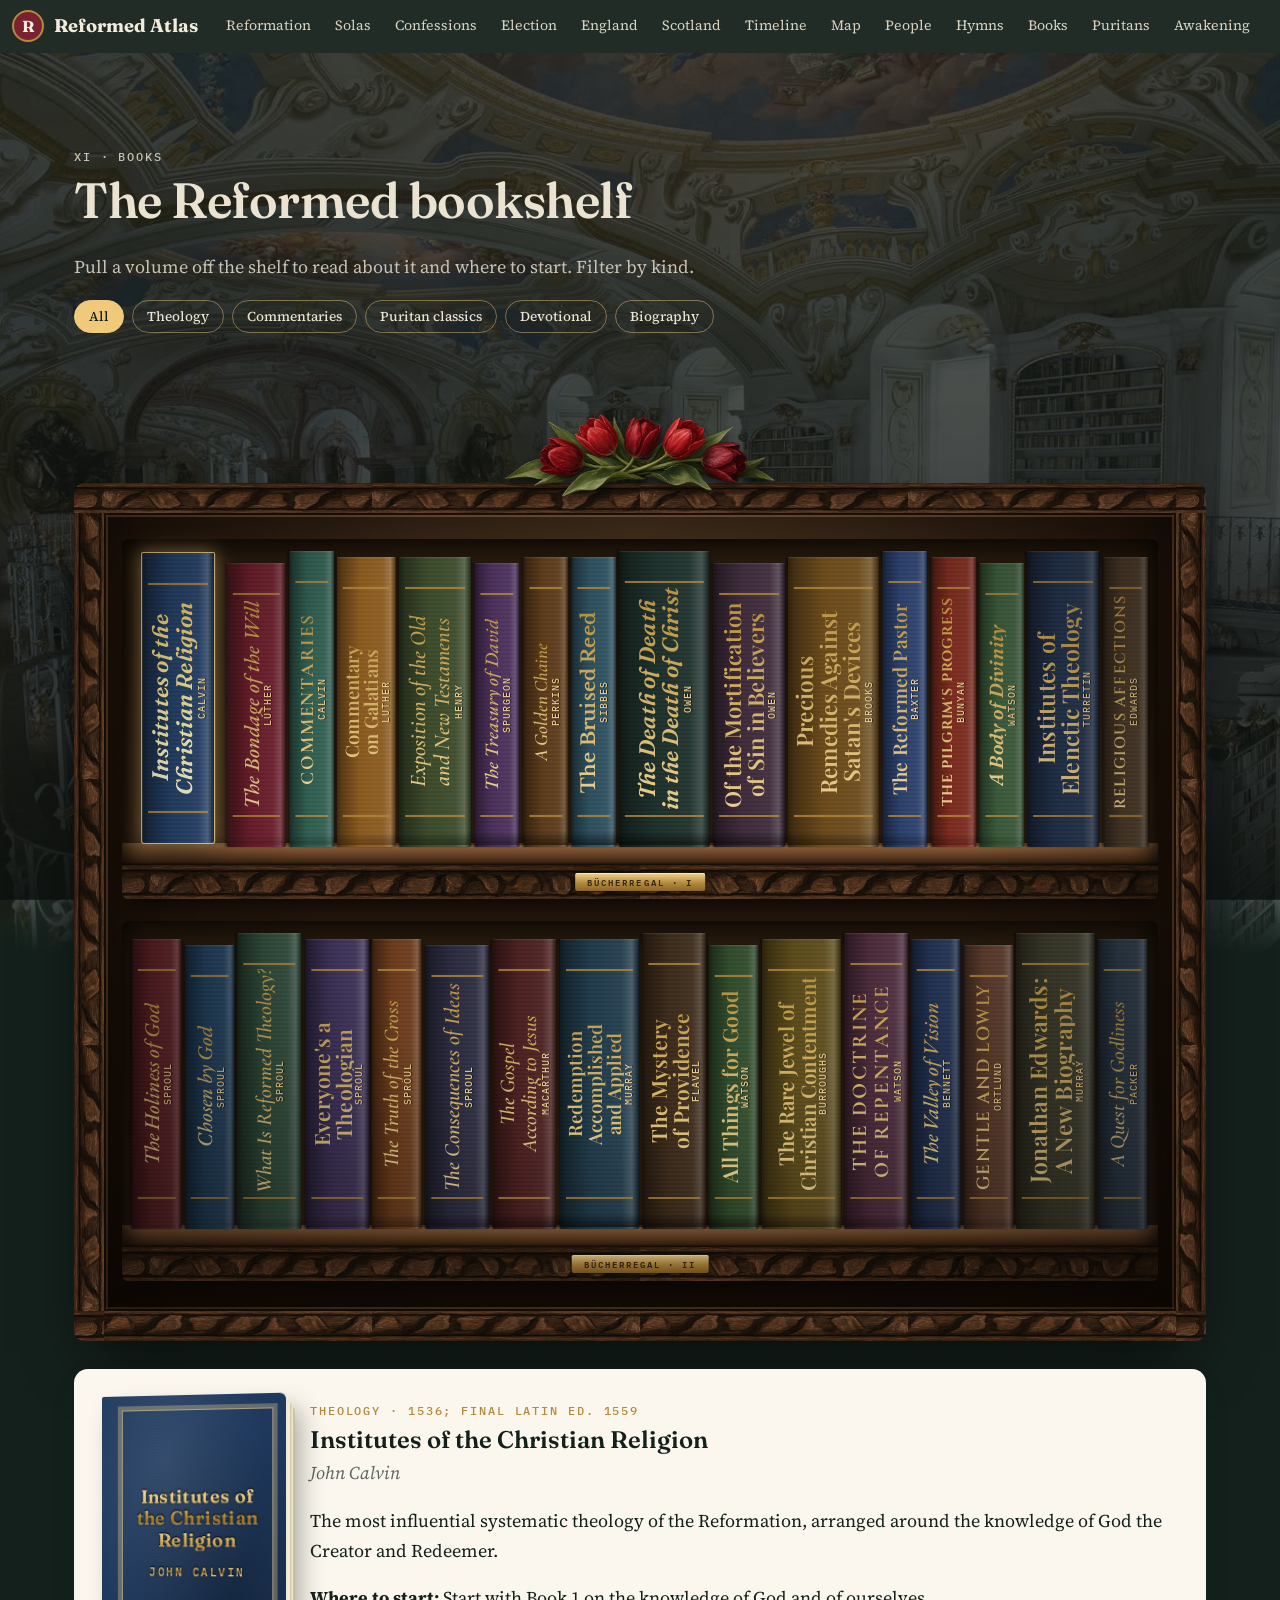
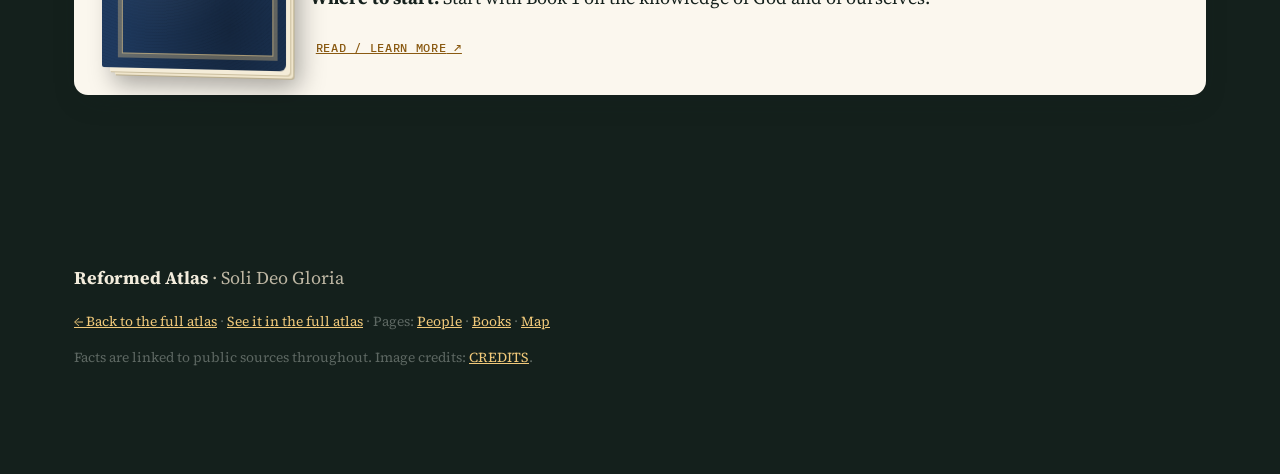
==== commit 24b07b31: "Add two more quiz sets and pick one at random on each visit" ====
--- a/books.html
+++ b/books.html
@@ -49,9 +49,9 @@
 <footer class="foot">
   <div class="wrap"><p><b>Reformed Atlas</b> · Soli Deo Gloria</p><p class="small"><a href="./">← Back to the full atlas</a> · <a href="./#shelf">See it in the full atlas</a> · Pages: <a href="./people.html">People</a> · <a href="./books.html">Books</a> · <a href="./map.html">Map</a></p><p class="small">Facts are linked to public sources throughout. Image credits: <a href="https://github.com/mjbanakSATCOM/sola-atlas/blob/main/assets/CREDITS.md" target="_blank" rel="noopener">CREDITS</a>.</p></div>
 </footer>
-<script src="./data.js?v=2" defer></script>
+<script src="./data.js?v=3" defer></script>
 <script src="./map-data.js?v=4" defer></script>
-<script src="./app.js?v=12" defer></script>
+<script src="./app.js?v=13" defer></script>
 <script src="./museum.js?v=3" defer></script>
 <!-- generated by tools/build-pages.py from index.html; edit index.html then rerun -->
 </body>
--- a/style.css
+++ b/style.css
@@ -520,7 +520,7 @@
 .ref-hero .head .ref-motto-en{font:italic clamp(1.1rem,2.5vw,1.6rem)/1.3 var(--f-display);color:var(--brass);letter-spacing:.06em;margin:-.2em 0 1rem}
 #shelf{--bg:none}
 #shelf.sec.dark.ink::before{z-index:0;background-image:linear-gradient(rgba(20,32,28,.72),rgba(10,16,14,.84))}
-#shelf .shelf-bg-video{position:absolute;inset:0;width:100%;height:100%;object-fit:cover;object-position:92% center;z-index:-1;pointer-events:none}
+#shelf .shelf-bg-video{position:absolute;top:0;left:0;right:0;width:100%;height:100vh;height:100svh;object-fit:cover;object-position:40% center;-webkit-mask-image:linear-gradient(#000 75%,transparent);mask-image:linear-gradient(#000 75%,transparent);z-index:-1;pointer-events:none}
 #shelf>.wrap{position:relative;z-index:1}
 @media (prefers-reduced-motion:reduce){#shelf .shelf-bg-video{display:none}#shelf{--bg:url(assets/bg/bg-shelf.jpg)}#shelf.sec.dark.ink::before{background-image:linear-gradient(rgba(20,32,28,.88),rgba(10,16,14,.94)),var(--bg)}}
 
@@ -577,10 +577,10 @@
 #awakening .scot-h{color:#f1c97a}
 #awakening .back a{color:#f1c97a}
 /* act rail */
-.act-rail{position:fixed;right:10px;top:50%;transform:translateY(-50%);z-index:40;display:flex;flex-direction:column;gap:6px}
-.act-rail a{display:flex;align-items:center;gap:6px;justify-content:flex-end;text-decoration:none;color:#d9d2bf;font-size:.72rem;opacity:.55;transition:opacity .2s}
-.act-rail a b{display:grid;place-items:center;width:22px;height:22px;border-radius:50%;background:rgba(20,34,61,.75);border:1px solid rgba(241,201,122,.45);font-size:.7rem}
-.act-rail a span{background:rgba(20,34,61,.8);padding:2px 6px;border-radius:6px;opacity:0;transition:opacity .2s}
+.act-rail{position:fixed;right:10px;top:50%;transform:translateY(-50%);z-index:40;display:flex;flex-direction:column;gap:8px}
+.act-rail a{display:flex;align-items:center;gap:8px;justify-content:flex-end;text-decoration:none;color:#d9d2bf;font-size:.8rem;opacity:.55;transition:opacity .2s}
+.act-rail a b{display:grid;place-items:center;width:30px;height:30px;border-radius:50%;background:rgba(20,34,61,.75);border:1px solid rgba(241,201,122,.45);font-size:.82rem}
+.act-rail a span{background:rgba(20,34,61,.8);padding:3px 8px;border-radius:7px;opacity:0;transition:opacity .2s}
 .act-rail a:hover,.act-rail a.on{opacity:1}.act-rail a:hover span,.act-rail a.on span{opacity:1}
 .act-rail a.on b{background:#f1c97a;color:#14223d;border-color:#f1c97a}
 .nav a.on{background:rgba(241,201,122,.18);color:#fff}
@@ -598,3 +598,9 @@
 .subpage main>.sec:first-child{padding-top:calc(var(--topbar-h,64px) + 2rem)}
 .nav-pages{display:contents}
 .nav-pages a{font-style:italic}
+
+/* Section IV: two doctrinal studies side by side */
+.study-pair{display:grid;grid-template-columns:repeat(auto-fit,minmax(min(100%,440px),1fr));gap:clamp(20px,3vw,36px);align-items:start}
+.study-pair>article{min-width:0}
+.study-pair h2{font-size:clamp(1.55rem,2.6vw,2.2rem);margin:0 0 .75em;line-height:1.15}
+#election>.wrap>.head{max-width:none;margin-bottom:1.25rem}
